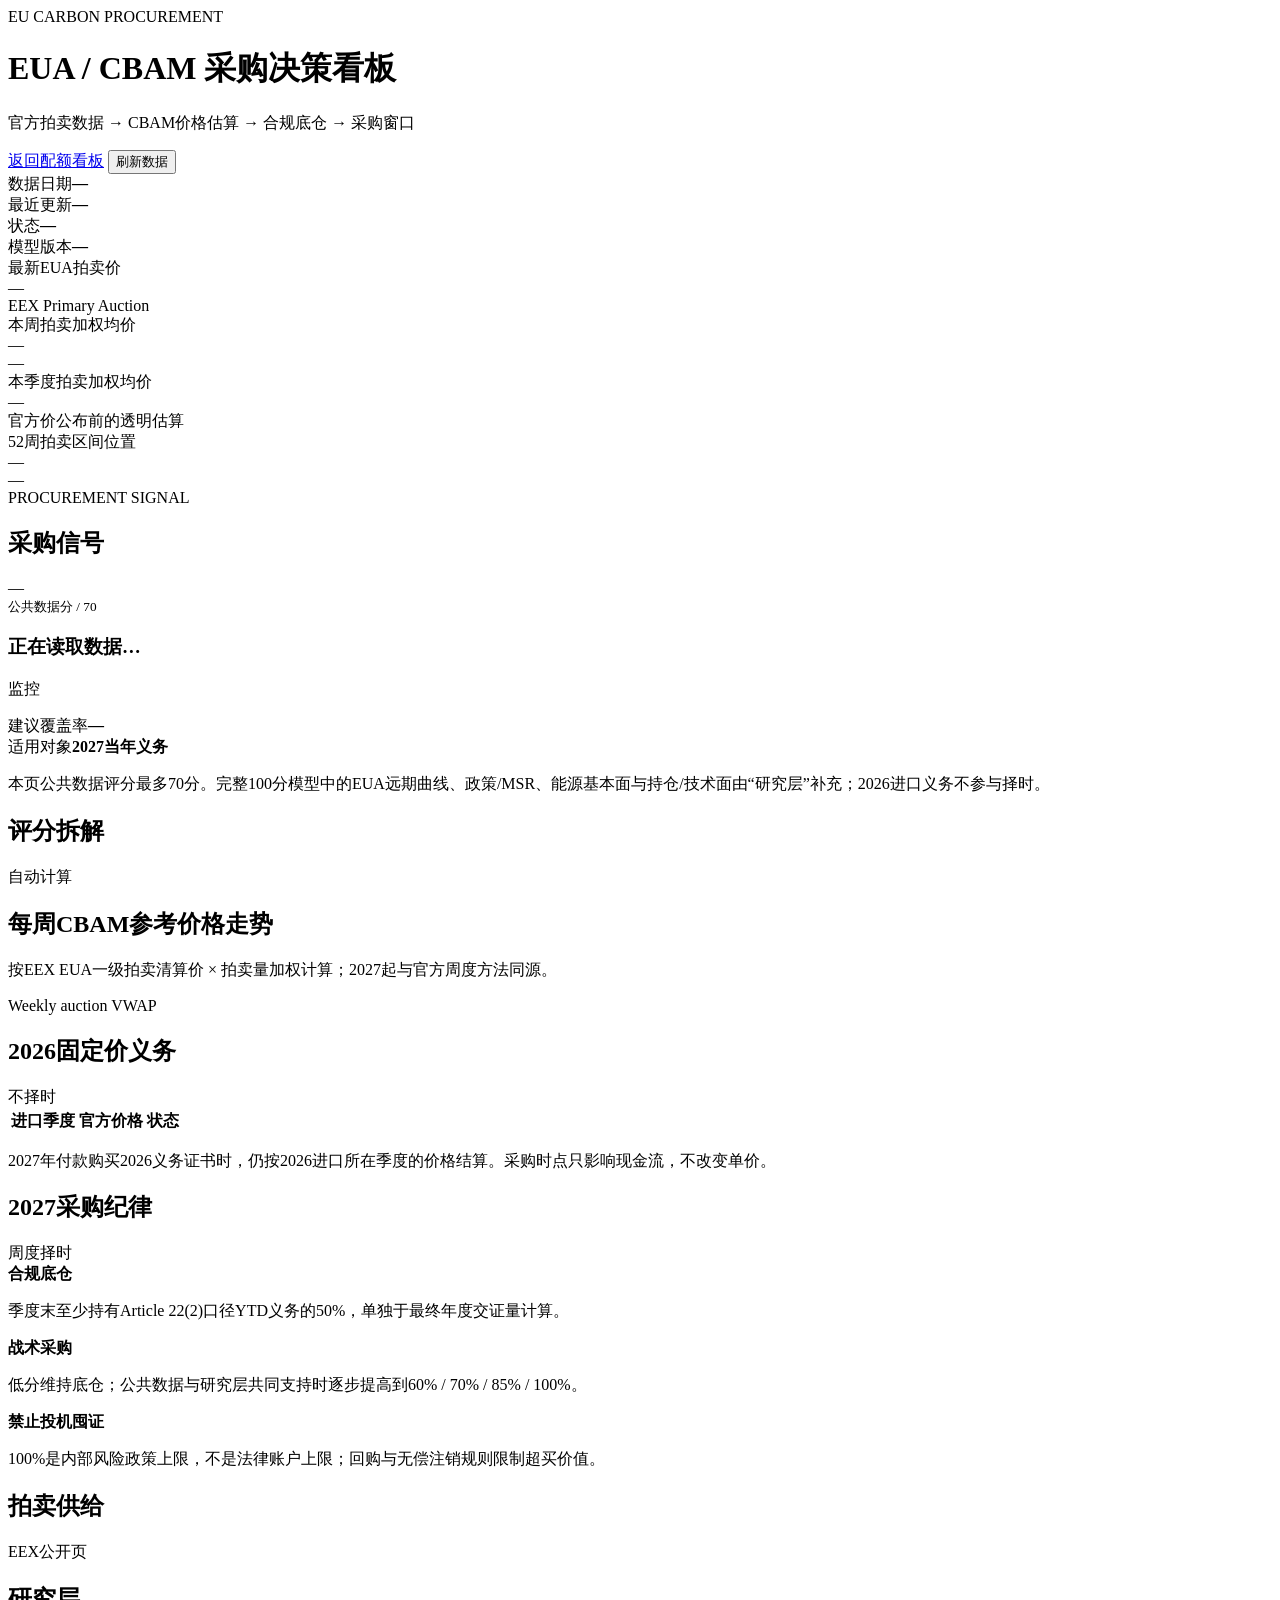
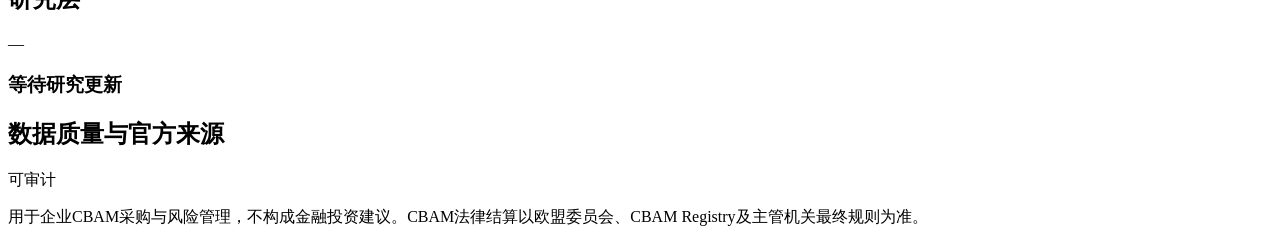
==== cbam/index.html @ 9a797bce "feat: add CBAM procurement dashboard shell" ====
<!doctype html>
<html lang="zh-CN">
<head>
  <meta charset="utf-8" />
  <meta name="viewport" content="width=device-width, initial-scale=1" />
  <meta name="color-scheme" content="light dark" />
  <title>EUA / CBAM 采购决策看板</title>
  <link rel="stylesheet" href="style.css" />
</head>
<body>
  <header class="topbar">
    <div>
      <div class="eyebrow">EU CARBON PROCUREMENT</div>
      <h1>EUA / CBAM 采购决策看板</h1>
      <p>官方拍卖数据 → CBAM价格估算 → 合规底仓 → 采购窗口</p>
    </div>
    <div class="header-actions">
      <a href="../" class="button ghost">返回配额看板</a>
      <button id="refreshBtn" class="button">刷新数据</button>
    </div>
  </header>

  <main>
    <section class="status-strip">
      <div><span>数据日期</span><strong id="dataDate">—</strong></div>
      <div><span>最近更新</span><strong id="checkedAt">—</strong></div>
      <div><span>状态</span><strong id="dataStatus">—</strong></div>
      <div><span>模型版本</span><strong id="modelVersion">—</strong></div>
    </section>

    <section class="grid kpis">
      <article class="card accent">
        <div class="label">最新EUA拍卖价</div>
        <div class="value" id="latestAuction">—</div>
        <div class="sub" id="latestAuctionDate">EEX Primary Auction</div>
      </article>
      <article class="card">
        <div class="label">本周拍卖加权均价</div>
        <div class="value" id="weeklyVwap">—</div>
        <div class="sub" id="weeklyAuctions">—</div>
      </article>
      <article class="card">
        <div class="label">本季度拍卖加权均价</div>
        <div class="value" id="quarterVwap">—</div>
        <div class="sub">官方价公布前的透明估算</div>
      </article>
      <article class="card">
        <div class="label">52周拍卖区间位置</div>
        <div class="value" id="rangePosition">—</div>
        <div class="sub" id="rangeText">—</div>
      </article>
    </section>

    <section class="grid two-col">
      <article class="card decision-card">
        <div class="section-head">
          <div>
            <div class="eyebrow">PROCUREMENT SIGNAL</div>
            <h2>采购信号</h2>
          </div>
          <div class="score-wrap">
            <div id="scoreGauge" class="score-gauge"><span id="totalScore">—</span></div>
            <small id="scoreScale">公共数据分 / 70</small>
          </div>
        </div>
        <h3 id="analysisHeadline">正在读取数据…</h3>
        <div id="stanceBadge" class="badge neutral">监控</div>
        <ul id="analysisBullets" class="analysis-list"></ul>
        <div class="coverage-box">
          <div><span>建议覆盖率</span><strong id="coverageTarget">—</strong></div>
          <div><span>适用对象</span><strong>2027当年义务</strong></div>
        </div>
        <p class="fineprint">本页公共数据评分最多70分。完整100分模型中的EUA远期曲线、政策/MSR、能源基本面与持仓/技术面由“研究层”补充；2026进口义务不参与择时。</p>
      </article>

      <article class="card">
        <div class="section-head"><h2>评分拆解</h2><span class="muted">自动计算</span></div>
        <div id="scoreComponents" class="score-components"></div>
      </article>
    </section>

    <section class="card chart-card">
      <div class="section-head">
        <div>
          <h2>每周CBAM参考价格走势</h2>
          <p class="muted">按EEX EUA一级拍卖清算价 × 拍卖量加权计算；2027起与官方周度方法同源。</p>
        </div>
        <div class="legend"><span class="dot"></span> Weekly auction VWAP</div>
      </div>
      <div id="weeklyChart" class="chart" aria-label="weekly CBAM reference price chart"></div>
    </section>

    <section class="grid two-col">
      <article class="card">
        <div class="section-head"><h2>2026固定价义务</h2><span class="badge fixed">不择时</span></div>
        <table>
          <thead><tr><th>进口季度</th><th>官方价格</th><th>状态</th></tr></thead>
          <tbody id="officialPrices"></tbody>
        </table>
        <p class="fineprint">2027年付款购买2026义务证书时，仍按2026进口所在季度的价格结算。采购时点只影响现金流，不改变单价。</p>
      </article>

      <article class="card">
        <div class="section-head"><h2>2027采购纪律</h2><span class="badge live">周度择时</span></div>
        <div class="rules">
          <div><strong>合规底仓</strong><p>季度末至少持有Article 22(2)口径YTD义务的50%，单独于最终年度交证量计算。</p></div>
          <div><strong>战术采购</strong><p>低分维持底仓；公共数据与研究层共同支持时逐步提高到60% / 70% / 85% / 100%。</p></div>
          <div><strong>禁止投机囤证</strong><p>100%是内部风险政策上限，不是法律账户上限；回购与无偿注销规则限制超买价值。</p></div>
        </div>
      </article>
    </section>

    <section class="grid two-col">
      <article class="card">
        <div class="section-head"><h2>拍卖供给</h2><span class="muted">EEX公开页</span></div>
        <div id="supplyCards" class="mini-grid"></div>
      </article>
      <article class="card">
        <div class="section-head"><h2>研究层</h2><span id="researchStatus" class="muted">—</span></div>
        <h3 id="researchHeadline">等待研究更新</h3>
        <div id="researchBody" class="research-body"></div>
      </article>
    </section>

    <section class="card">
      <div class="section-head"><h2>数据质量与官方来源</h2><span class="muted">可审计</span></div>
      <div id="errors" class="warnings"></div>
      <div id="sources" class="sources"></div>
    </section>
  </main>

  <footer>
    <p>用于企业CBAM采购与风险管理，不构成金融投资建议。CBAM法律结算以欧盟委员会、CBAM Registry及主管机关最终规则为准。</p>
  </footer>
  <script src="app.js"></script>
</body>
</html>
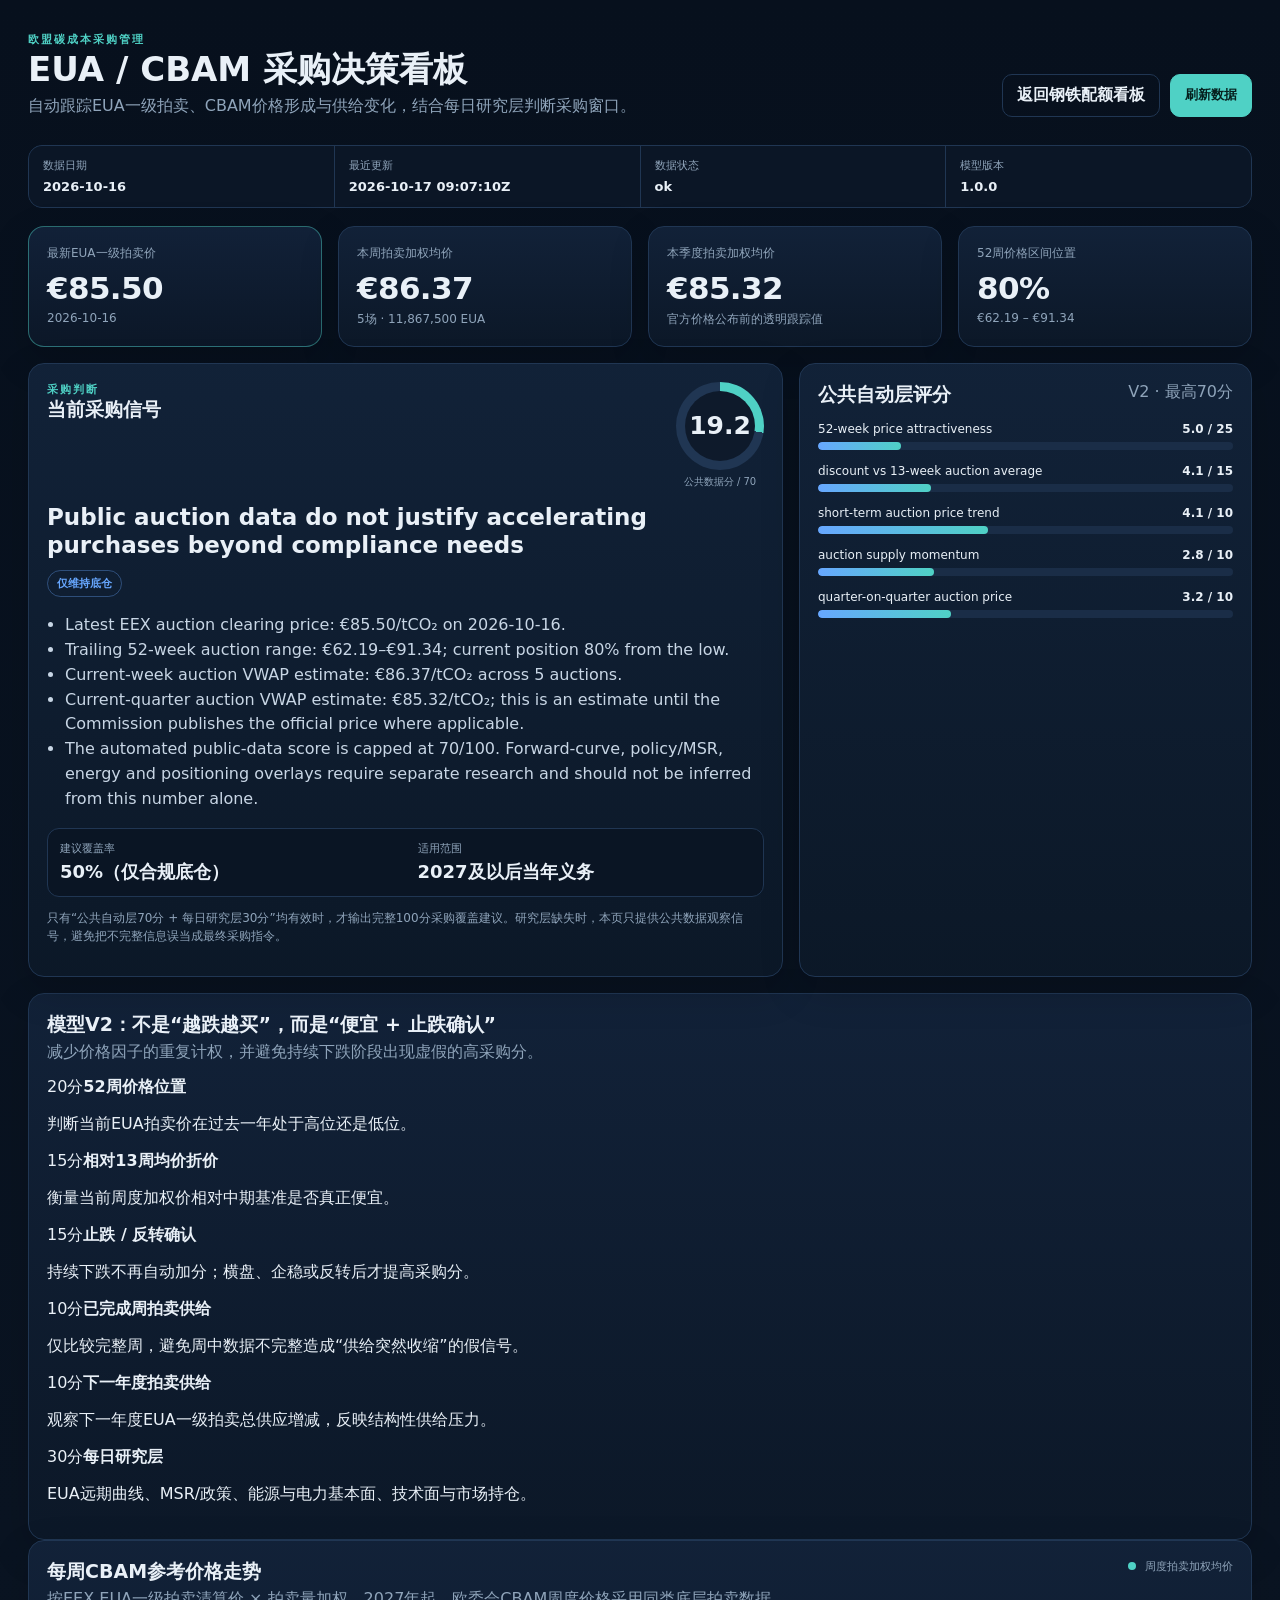
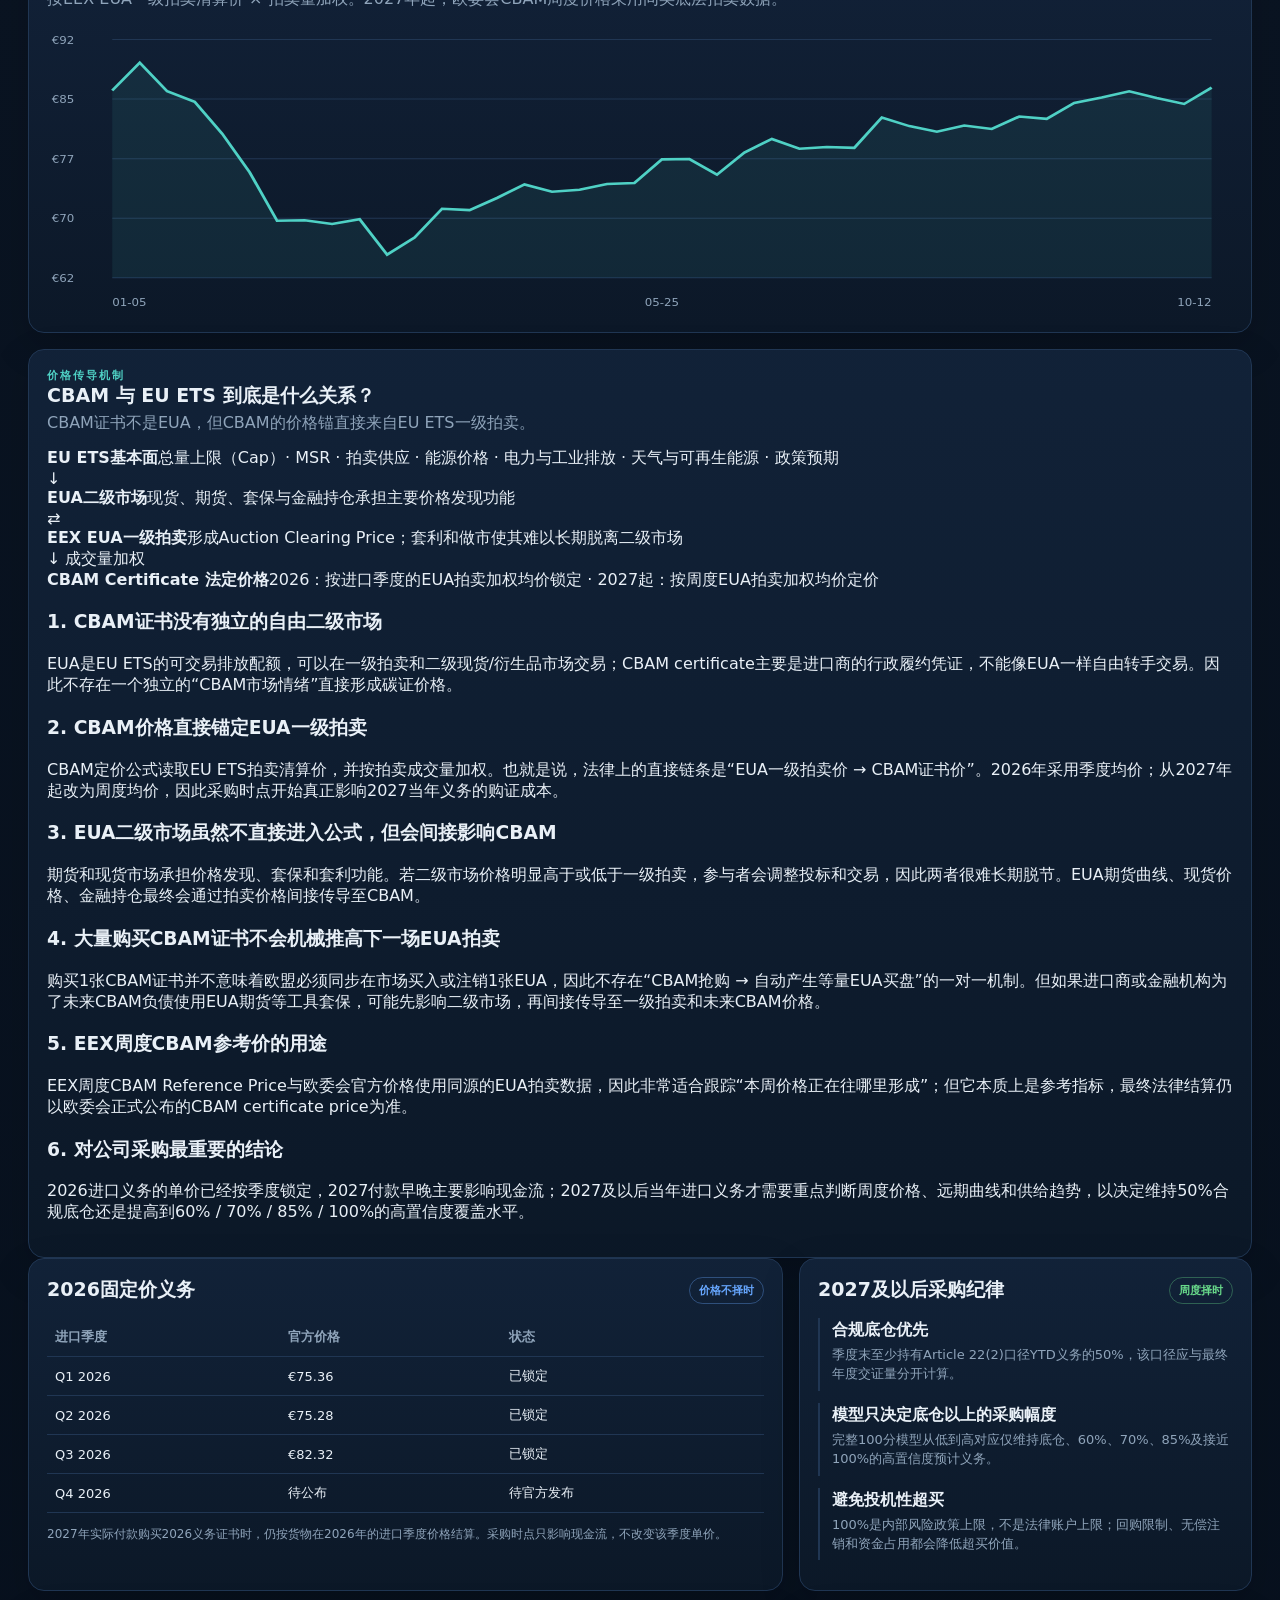
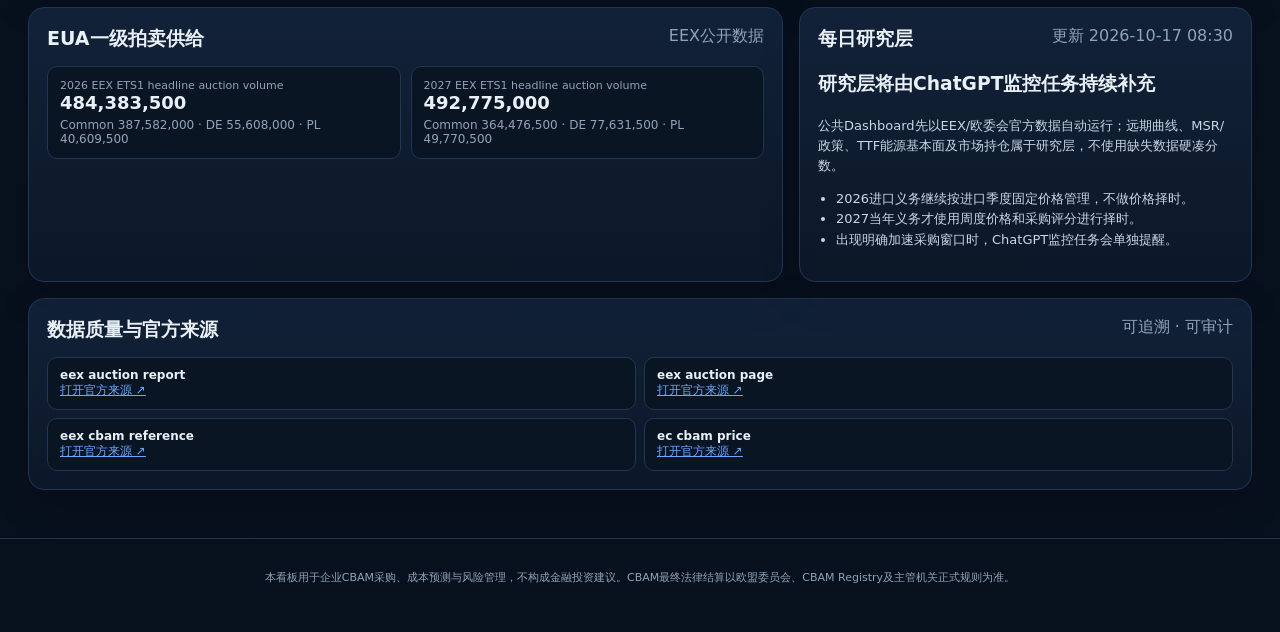
==== commit da401f9e: "feat: Chinese ivory CBAM dashboard and EU ETS explainer" ====
--- a/cbam/index.html
+++ b/cbam/index.html
@@ -3,19 +3,20 @@
 <head>
   <meta charset="utf-8" />
   <meta name="viewport" content="width=device-width, initial-scale=1" />
-  <meta name="color-scheme" content="light dark" />
+  <meta name="color-scheme" content="light" />
+  <meta name="theme-color" content="#f4efe3" />
   <title>EUA / CBAM 采购决策看板</title>
   <link rel="stylesheet" href="style.css" />
 </head>
 <body>
   <header class="topbar">
     <div>
-      <div class="eyebrow">EU CARBON PROCUREMENT</div>
+      <div class="eyebrow">欧盟碳成本采购管理</div>
       <h1>EUA / CBAM 采购决策看板</h1>
-      <p>官方拍卖数据 → CBAM价格估算 → 合规底仓 → 采购窗口</p>
+      <p>自动跟踪EUA一级拍卖、CBAM价格形成与供给变化，结合每日研究层判断采购窗口。</p>
     </div>
     <div class="header-actions">
-      <a href="../" class="button ghost">返回配额看板</a>
+      <a href="../" class="button ghost">返回钢铁配额看板</a>
       <button id="refreshBtn" class="button">刷新数据</button>
     </div>
   </header>
@@ -24,15 +25,15 @@
     <section class="status-strip">
       <div><span>数据日期</span><strong id="dataDate">—</strong></div>
       <div><span>最近更新</span><strong id="checkedAt">—</strong></div>
-      <div><span>状态</span><strong id="dataStatus">—</strong></div>
+      <div><span>数据状态</span><strong id="dataStatus">—</strong></div>
       <div><span>模型版本</span><strong id="modelVersion">—</strong></div>
     </section>
 
     <section class="grid kpis">
       <article class="card accent">
-        <div class="label">最新EUA拍卖价</div>
+        <div class="label">最新EUA一级拍卖价</div>
         <div class="value" id="latestAuction">—</div>
-        <div class="sub" id="latestAuctionDate">EEX Primary Auction</div>
+        <div class="sub" id="latestAuctionDate">EEX一级拍卖</div>
       </article>
       <article class="card">
         <div class="label">本周拍卖加权均价</div>
@@ -42,10 +43,10 @@
       <article class="card">
         <div class="label">本季度拍卖加权均价</div>
         <div class="value" id="quarterVwap">—</div>
-        <div class="sub">官方价公布前的透明估算</div>
-      </article>
-      <article class="card">
-        <div class="label">52周拍卖区间位置</div>
+        <div class="sub">官方价格公布前的透明跟踪值</div>
+      </article>
+      <article class="card">
+        <div class="label">52周价格区间位置</div>
         <div class="value" id="rangePosition">—</div>
         <div class="sub" id="rangeText">—</div>
       </article>
@@ -55,12 +56,12 @@
       <article class="card decision-card">
         <div class="section-head">
           <div>
-            <div class="eyebrow">PROCUREMENT SIGNAL</div>
-            <h2>采购信号</h2>
+            <div class="eyebrow">采购判断</div>
+            <h2>当前采购信号</h2>
           </div>
           <div class="score-wrap">
             <div id="scoreGauge" class="score-gauge"><span id="totalScore">—</span></div>
-            <small id="scoreScale">公共数据分 / 70</small>
+            <small id="scoreScale">公共自动层 / 70</small>
           </div>
         </div>
         <h3 id="analysisHeadline">正在读取数据…</h3>
@@ -68,69 +69,135 @@
         <ul id="analysisBullets" class="analysis-list"></ul>
         <div class="coverage-box">
           <div><span>建议覆盖率</span><strong id="coverageTarget">—</strong></div>
-          <div><span>适用对象</span><strong>2027当年义务</strong></div>
-        </div>
-        <p class="fineprint">本页公共数据评分最多70分。完整100分模型中的EUA远期曲线、政策/MSR、能源基本面与持仓/技术面由“研究层”补充；2026进口义务不参与择时。</p>
-      </article>
-
-      <article class="card">
-        <div class="section-head"><h2>评分拆解</h2><span class="muted">自动计算</span></div>
+          <div><span>适用范围</span><strong>2027及以后当年义务</strong></div>
+        </div>
+        <p class="fineprint">只有“公共自动层70分 + 每日研究层30分”均有效时，才输出完整100分采购覆盖建议。研究层缺失时，本页只提供公共数据观察信号，避免把不完整信息误当成最终采购指令。</p>
+      </article>
+
+      <article class="card">
+        <div class="section-head"><h2>公共自动层评分</h2><span class="muted">V2 · 最高70分</span></div>
         <div id="scoreComponents" class="score-components"></div>
       </article>
+    </section>
+
+    <section class="card model-card">
+      <div class="section-head">
+        <div>
+          <h2>模型V2：不是“越跌越买”，而是“便宜 + 止跌确认”</h2>
+          <p class="muted">减少价格因子的重复计权，并避免持续下跌阶段出现虚假的高采购分。</p>
+        </div>
+      </div>
+      <div class="model-grid">
+        <div><span>20分</span><strong>52周价格位置</strong><p>判断当前EUA拍卖价在过去一年处于高位还是低位。</p></div>
+        <div><span>15分</span><strong>相对13周均价折价</strong><p>衡量当前周度加权价相对中期基准是否真正便宜。</p></div>
+        <div><span>15分</span><strong>止跌 / 反转确认</strong><p>持续下跌不再自动加分；横盘、企稳或反转后才提高采购分。</p></div>
+        <div><span>10分</span><strong>已完成周拍卖供给</strong><p>仅比较完整周，避免周中数据不完整造成“供给突然收缩”的假信号。</p></div>
+        <div><span>10分</span><strong>下一年度拍卖供给</strong><p>观察下一年度EUA一级拍卖总供应增减，反映结构性供给压力。</p></div>
+        <div class="research-tile"><span>30分</span><strong>每日研究层</strong><p>EUA远期曲线、MSR/政策、能源与电力基本面、技术面与市场持仓。</p></div>
+      </div>
     </section>
 
     <section class="card chart-card">
       <div class="section-head">
         <div>
           <h2>每周CBAM参考价格走势</h2>
-          <p class="muted">按EEX EUA一级拍卖清算价 × 拍卖量加权计算；2027起与官方周度方法同源。</p>
-        </div>
-        <div class="legend"><span class="dot"></span> Weekly auction VWAP</div>
-      </div>
-      <div id="weeklyChart" class="chart" aria-label="weekly CBAM reference price chart"></div>
+          <p class="muted">按EEX EUA一级拍卖清算价 × 拍卖量加权。2027年起，欧委会CBAM周度价格采用同类底层拍卖数据。</p>
+        </div>
+        <div class="legend"><span class="dot"></span> 周度拍卖加权均价</div>
+      </div>
+      <div id="weeklyChart" class="chart" aria-label="CBAM周度参考价格走势图"></div>
+    </section>
+
+    <section class="card relationship-card">
+      <div class="section-head">
+        <div>
+          <div class="eyebrow">价格传导机制</div>
+          <h2>CBAM 与 EU ETS 到底是什么关系？</h2>
+          <p class="muted">CBAM证书不是EUA，但CBAM的价格锚直接来自EU ETS一级拍卖。</p>
+        </div>
+      </div>
+
+      <div class="flow">
+        <div class="flow-box"><strong>EU ETS基本面</strong><span>总量上限（Cap）· MSR · 拍卖供应 · 能源价格 · 电力与工业排放 · 天气与可再生能源 · 政策预期</span></div>
+        <div class="arrow">↓</div>
+        <div class="flow-row">
+          <div class="flow-box"><strong>EUA二级市场</strong><span>现货、期货、套保与金融持仓承担主要价格发现功能</span></div>
+          <div class="double-arrow">⇄</div>
+          <div class="flow-box"><strong>EEX EUA一级拍卖</strong><span>形成Auction Clearing Price；套利和做市使其难以长期脱离二级市场</span></div>
+        </div>
+        <div class="arrow">↓ 成交量加权</div>
+        <div class="flow-box highlight"><strong>CBAM Certificate 法定价格</strong><span>2026：按进口季度的EUA拍卖加权均价锁定 · 2027起：按周度EUA拍卖加权均价定价</span></div>
+      </div>
+
+      <div class="explain-grid">
+        <div>
+          <h3>1. CBAM证书没有独立的自由二级市场</h3>
+          <p>EUA是EU ETS的可交易排放配额，可以在一级拍卖和二级现货/衍生品市场交易；CBAM certificate主要是进口商的行政履约凭证，不能像EUA一样自由转手交易。因此不存在一个独立的“CBAM市场情绪”直接形成碳证价格。</p>
+        </div>
+        <div>
+          <h3>2. CBAM价格直接锚定EUA一级拍卖</h3>
+          <p>CBAM定价公式读取EU ETS拍卖清算价，并按拍卖成交量加权。也就是说，法律上的直接链条是“EUA一级拍卖价 → CBAM证书价”。2026年采用季度均价；从2027年起改为周度均价，因此采购时点开始真正影响2027当年义务的购证成本。</p>
+        </div>
+        <div>
+          <h3>3. EUA二级市场虽然不直接进入公式，但会间接影响CBAM</h3>
+          <p>期货和现货市场承担价格发现、套保和套利功能。若二级市场价格明显高于或低于一级拍卖，参与者会调整投标和交易，因此两者很难长期脱节。EUA期货曲线、现货价格、金融持仓最终会通过拍卖价格间接传导至CBAM。</p>
+        </div>
+        <div>
+          <h3>4. 大量购买CBAM证书不会机械推高下一场EUA拍卖</h3>
+          <p>购买1张CBAM证书并不意味着欧盟必须同步在市场买入或注销1张EUA，因此不存在“CBAM抢购 → 自动产生等量EUA买盘”的一对一机制。但如果进口商或金融机构为了未来CBAM负债使用EUA期货等工具套保，可能先影响二级市场，再间接传导至一级拍卖和未来CBAM价格。</p>
+        </div>
+        <div>
+          <h3>5. EEX周度CBAM参考价的用途</h3>
+          <p>EEX周度CBAM Reference Price与欧委会官方价格使用同源的EUA拍卖数据，因此非常适合跟踪“本周价格正在往哪里形成”；但它本质上是参考指标，最终法律结算仍以欧委会正式公布的CBAM certificate price为准。</p>
+        </div>
+        <div>
+          <h3>6. 对公司采购最重要的结论</h3>
+          <p>2026进口义务的单价已经按季度锁定，2027付款早晚主要影响现金流；2027及以后当年进口义务才需要重点判断周度价格、远期曲线和供给趋势，以决定维持50%合规底仓还是提高到60% / 70% / 85% / 100%的高置信度覆盖水平。</p>
+        </div>
+      </div>
     </section>
 
     <section class="grid two-col">
       <article class="card">
-        <div class="section-head"><h2>2026固定价义务</h2><span class="badge fixed">不择时</span></div>
+        <div class="section-head"><h2>2026固定价义务</h2><span class="badge fixed">价格不择时</span></div>
         <table>
           <thead><tr><th>进口季度</th><th>官方价格</th><th>状态</th></tr></thead>
           <tbody id="officialPrices"></tbody>
         </table>
-        <p class="fineprint">2027年付款购买2026义务证书时，仍按2026进口所在季度的价格结算。采购时点只影响现金流，不改变单价。</p>
-      </article>
-
-      <article class="card">
-        <div class="section-head"><h2>2027采购纪律</h2><span class="badge live">周度择时</span></div>
+        <p class="fineprint">2027年实际付款购买2026义务证书时，仍按货物在2026年的进口季度价格结算。采购时点只影响现金流，不改变该季度单价。</p>
+      </article>
+
+      <article class="card">
+        <div class="section-head"><h2>2027及以后采购纪律</h2><span class="badge live">周度择时</span></div>
         <div class="rules">
-          <div><strong>合规底仓</strong><p>季度末至少持有Article 22(2)口径YTD义务的50%，单独于最终年度交证量计算。</p></div>
-          <div><strong>战术采购</strong><p>低分维持底仓；公共数据与研究层共同支持时逐步提高到60% / 70% / 85% / 100%。</p></div>
-          <div><strong>禁止投机囤证</strong><p>100%是内部风险政策上限，不是法律账户上限；回购与无偿注销规则限制超买价值。</p></div>
+          <div><strong>合规底仓优先</strong><p>季度末至少持有Article 22(2)口径YTD义务的50%，该口径应与最终年度交证量分开计算。</p></div>
+          <div><strong>模型只决定底仓以上的采购幅度</strong><p>完整100分模型从低到高对应仅维持底仓、60%、70%、85%及接近100%的高置信度预计义务。</p></div>
+          <div><strong>避免投机性超买</strong><p>100%是内部风险政策上限，不是法律账户上限；回购限制、无偿注销和资金占用都会降低超买价值。</p></div>
         </div>
       </article>
     </section>
 
     <section class="grid two-col">
       <article class="card">
-        <div class="section-head"><h2>拍卖供给</h2><span class="muted">EEX公开页</span></div>
+        <div class="section-head"><h2>EUA一级拍卖供给</h2><span class="muted">EEX公开数据</span></div>
         <div id="supplyCards" class="mini-grid"></div>
       </article>
       <article class="card">
-        <div class="section-head"><h2>研究层</h2><span id="researchStatus" class="muted">—</span></div>
+        <div class="section-head"><h2>每日研究层</h2><span id="researchStatus" class="muted">—</span></div>
         <h3 id="researchHeadline">等待研究更新</h3>
         <div id="researchBody" class="research-body"></div>
       </article>
     </section>
 
     <section class="card">
-      <div class="section-head"><h2>数据质量与官方来源</h2><span class="muted">可审计</span></div>
+      <div class="section-head"><h2>数据质量与官方来源</h2><span class="muted">可追溯 · 可审计</span></div>
       <div id="errors" class="warnings"></div>
       <div id="sources" class="sources"></div>
     </section>
   </main>
 
   <footer>
-    <p>用于企业CBAM采购与风险管理，不构成金融投资建议。CBAM法律结算以欧盟委员会、CBAM Registry及主管机关最终规则为准。</p>
+    <p>本看板用于企业CBAM采购、成本预测与风险管理，不构成金融投资建议。CBAM最终法律结算以欧盟委员会、CBAM Registry及主管机关正式规则为准。</p>
   </footer>
   <script src="app.js"></script>
 </body>
--- a/cbam/style.css
+++ b/cbam/style.css
@@ -0,0 +1,9 @@
+:root{
+  --bg:#08111f;--panel:#0e1a2b;--panel2:#122239;--text:#e9f0f7;--muted:#8fa4ba;
+  --line:#203653;--accent:#4fd1c5;--accent2:#67a7ff;--warn:#ffcc66;--danger:#ff7a7a;--good:#69db8b;
+}
+*{box-sizing:border-box} body{margin:0;background:linear-gradient(180deg,#07101d,#0a1422 40%,#07101d);color:var(--text);font-family:Inter,ui-sans-serif,system-ui,-apple-system,BlinkMacSystemFont,"Segoe UI",sans-serif}
+a{color:var(--accent2)} .topbar{max-width:1280px;margin:auto;padding:32px 28px 20px;display:flex;justify-content:space-between;gap:24px;align-items:end}.topbar h1{font-size:34px;line-height:1.05;margin:5px 0 8px}.topbar p{margin:0;color:var(--muted)}.eyebrow{font-size:11px;letter-spacing:.18em;color:var(--accent);font-weight:800}.header-actions{display:flex;gap:10px;flex-wrap:wrap}.button{border:1px solid var(--accent);background:var(--accent);color:#06201e;border-radius:10px;padding:10px 14px;font-weight:750;cursor:pointer;text-decoration:none}.button.ghost{background:transparent;color:var(--text);border-color:var(--line)}
+main{max-width:1280px;margin:auto;padding:0 28px 48px}.status-strip{display:grid;grid-template-columns:repeat(4,1fr);gap:1px;background:var(--line);border:1px solid var(--line);border-radius:14px;overflow:hidden;margin:8px 0 18px}.status-strip div{background:#0b1626;padding:12px 14px}.status-strip span{display:block;font-size:11px;color:var(--muted);margin-bottom:3px}.status-strip strong{font-size:13px}.grid{display:grid;gap:16px}.kpis{grid-template-columns:repeat(4,1fr);margin-bottom:16px}.two-col{grid-template-columns:1.25fr .75fr;margin-bottom:16px}.card{background:linear-gradient(180deg,rgba(18,34,57,.96),rgba(12,24,40,.96));border:1px solid var(--line);border-radius:16px;padding:18px;box-shadow:0 14px 40px rgba(0,0,0,.16)}.card.accent{border-color:rgba(79,209,197,.45)}.label{color:var(--muted);font-size:12px}.value{font-size:31px;font-weight:800;margin-top:8px;letter-spacing:-.02em}.sub{color:var(--muted);font-size:12px;margin-top:5px}.section-head{display:flex;align-items:flex-start;justify-content:space-between;gap:15px;margin-bottom:14px}.section-head h2{margin:0;font-size:19px}.section-head p{margin:4px 0 0}.muted,.fineprint{color:var(--muted)}.fineprint{font-size:12px;line-height:1.55}.decision-card h3{font-size:23px;line-height:1.25;margin:10px 0}.score-wrap{text-align:center}.score-gauge{width:88px;height:88px;border-radius:50%;display:grid;place-items:center;background:conic-gradient(var(--accent) 0deg,#203653 0deg);position:relative}.score-gauge:after{content:"";position:absolute;inset:9px;background:var(--panel);border-radius:50%}.score-gauge span{z-index:1;font-size:25px;font-weight:850}.score-wrap small{display:block;color:var(--muted);font-size:10px;margin-top:5px}.badge{display:inline-flex;padding:5px 9px;border-radius:999px;font-size:11px;font-weight:800;border:1px solid var(--line)}.badge.neutral{color:var(--warn)}.badge.buy,.badge.live{color:var(--good);border-color:rgba(105,219,139,.35)}.badge.wait,.badge.fixed{color:var(--accent2);border-color:rgba(103,167,255,.35)}.analysis-list{padding-left:18px;color:#c8d6e5;line-height:1.55}.coverage-box{display:grid;grid-template-columns:1fr 1fr;background:#0a1524;border:1px solid var(--line);border-radius:12px;overflow:hidden;margin-top:14px}.coverage-box div{padding:12px}.coverage-box span{display:block;color:var(--muted);font-size:11px}.coverage-box strong{display:block;margin-top:4px;font-size:18px}.score-row{margin-bottom:14px}.score-label{display:flex;justify-content:space-between;font-size:12px;margin-bottom:6px}.bar{height:8px;background:#1a2d47;border-radius:99px;overflow:hidden}.bar span{display:block;height:100%;background:linear-gradient(90deg,var(--accent2),var(--accent));border-radius:99px}.chart-card{margin-bottom:16px}.chart{height:290px;position:relative}.chart svg{width:100%;height:100%;display:block}.axis-label{font-size:10px;fill:var(--muted)}.chart-line{fill:none;stroke:var(--accent);stroke-width:2.5}.chart-area{fill:rgba(79,209,197,.08)}.grid-line{stroke:#203653;stroke-width:1}.legend{font-size:11px;color:var(--muted)}.dot{display:inline-block;width:8px;height:8px;border-radius:50%;background:var(--accent);margin-right:6px}table{width:100%;border-collapse:collapse;font-size:13px}th,td{text-align:left;padding:10px 8px;border-bottom:1px solid var(--line)}th{color:var(--muted);font-weight:650}.rules>div{border-left:2px solid var(--line);padding:2px 0 2px 12px;margin:12px 0}.rules p{color:var(--muted);margin:5px 0;line-height:1.45;font-size:13px}.mini-grid{display:grid;grid-template-columns:repeat(2,1fr);gap:10px}.mini{background:#0a1524;border:1px solid var(--line);border-radius:10px;padding:12px}.mini span{display:block;color:var(--muted);font-size:11px}.mini strong{font-size:18px}.sources{display:grid;grid-template-columns:repeat(2,1fr);gap:8px}.source{padding:10px 12px;border:1px solid var(--line);border-radius:10px;background:#0a1524;font-size:12px}.warnings{margin-bottom:10px}.warning{padding:8px 10px;border-radius:8px;background:rgba(255,204,102,.08);color:#ffd88b;font-size:12px;margin:6px 0}.research-body{color:#c8d6e5;font-size:13px;line-height:1.55}.research-body ul{padding-left:18px}footer{border-top:1px solid var(--line);color:var(--muted);font-size:11px;text-align:center;padding:20px 28px 36px}
+@media(max-width:900px){.topbar{align-items:flex-start;flex-direction:column}.kpis{grid-template-columns:repeat(2,1fr)}.two-col{grid-template-columns:1fr}.status-strip{grid-template-columns:repeat(2,1fr)}.sources{grid-template-columns:1fr}}
+@media(max-width:560px){main,.topbar{padding-left:14px;padding-right:14px}.kpis{grid-template-columns:1fr}.topbar h1{font-size:28px}.status-strip{grid-template-columns:1fr 1fr}.chart{height:220px}.mini-grid{grid-template-columns:1fr}}
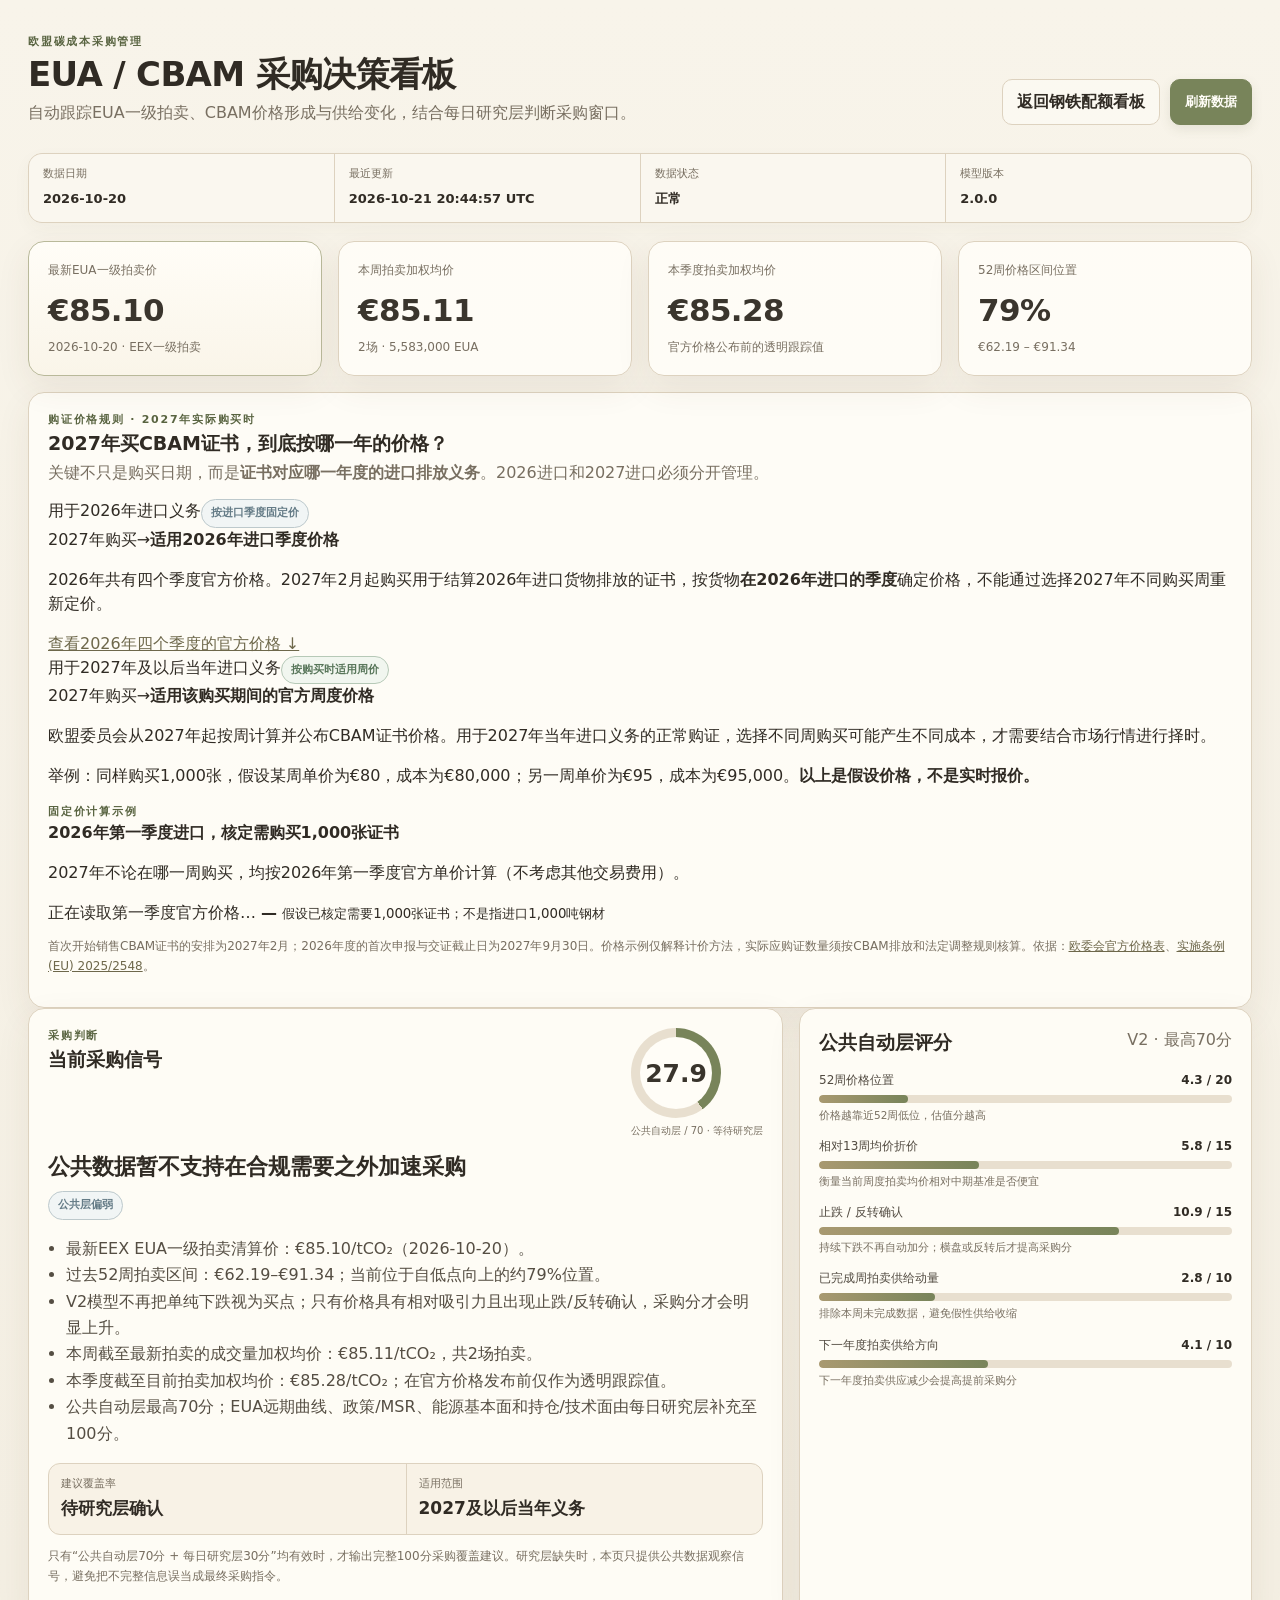
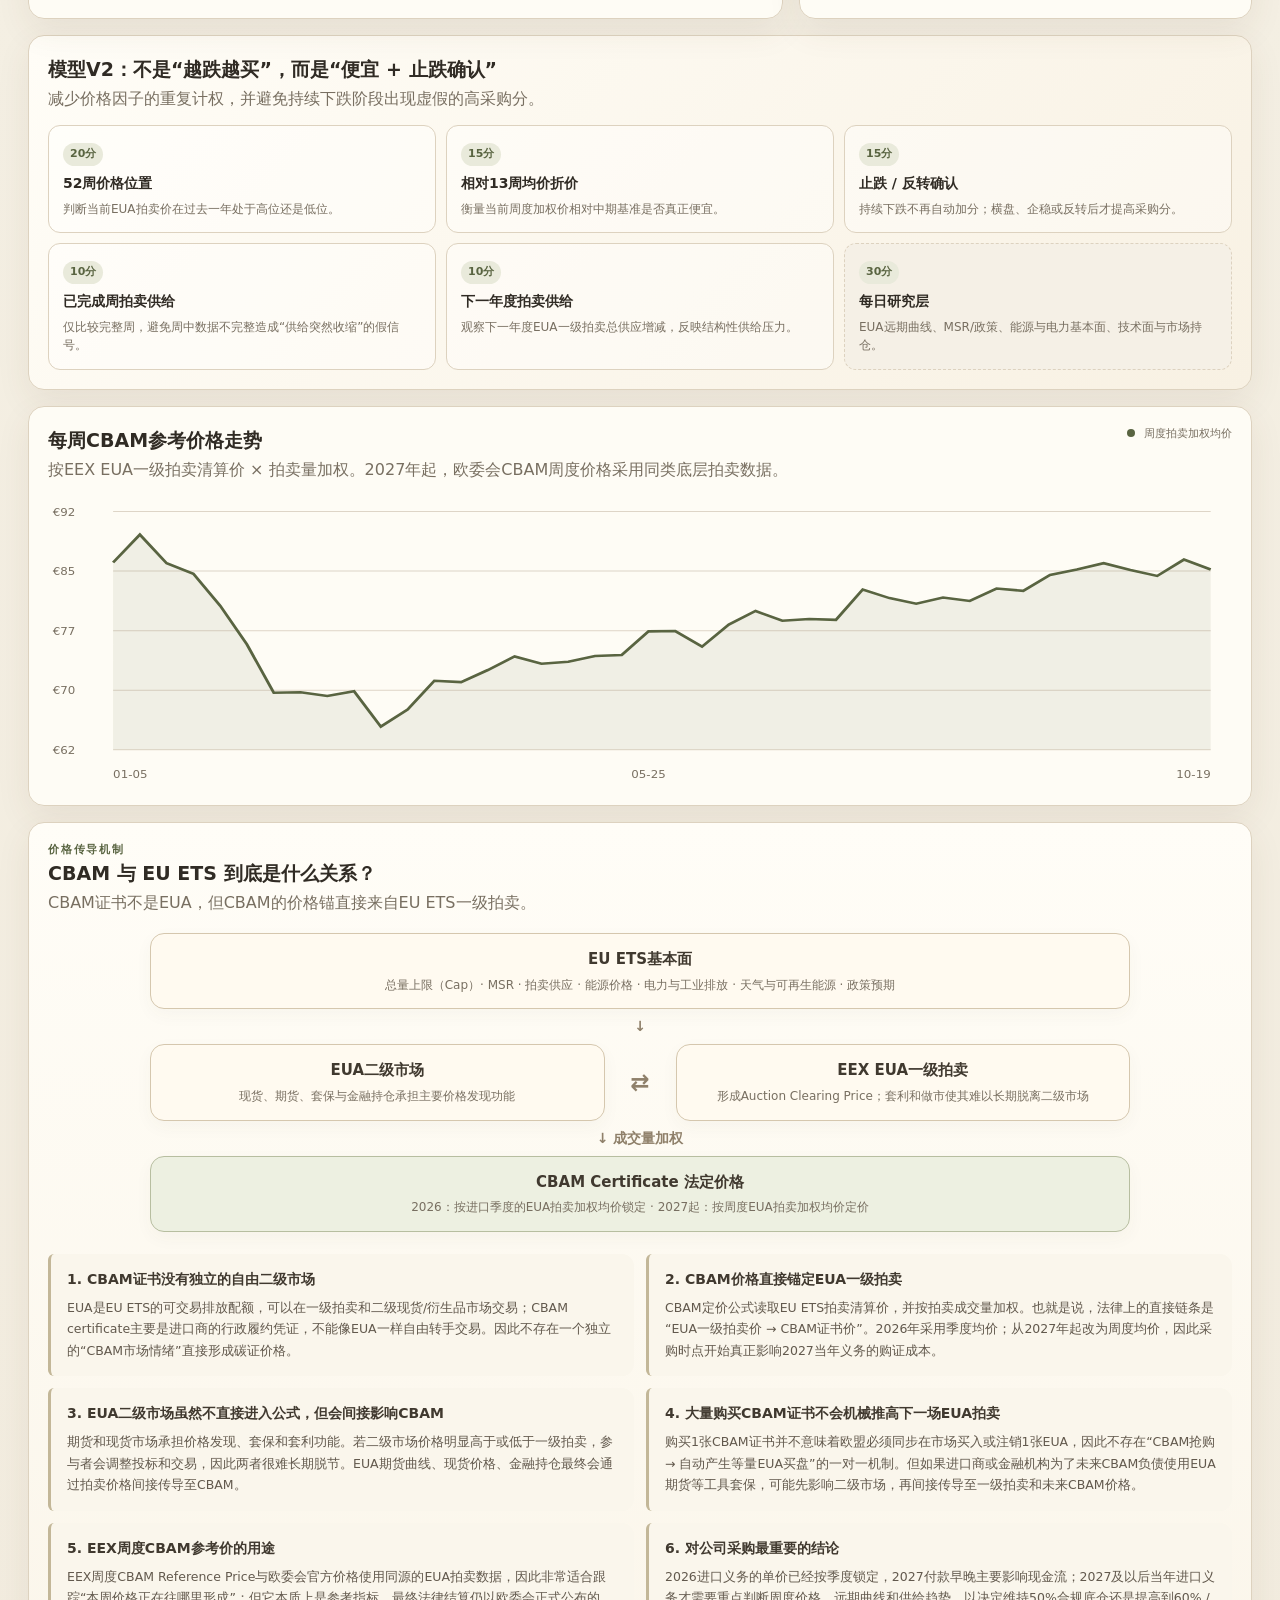
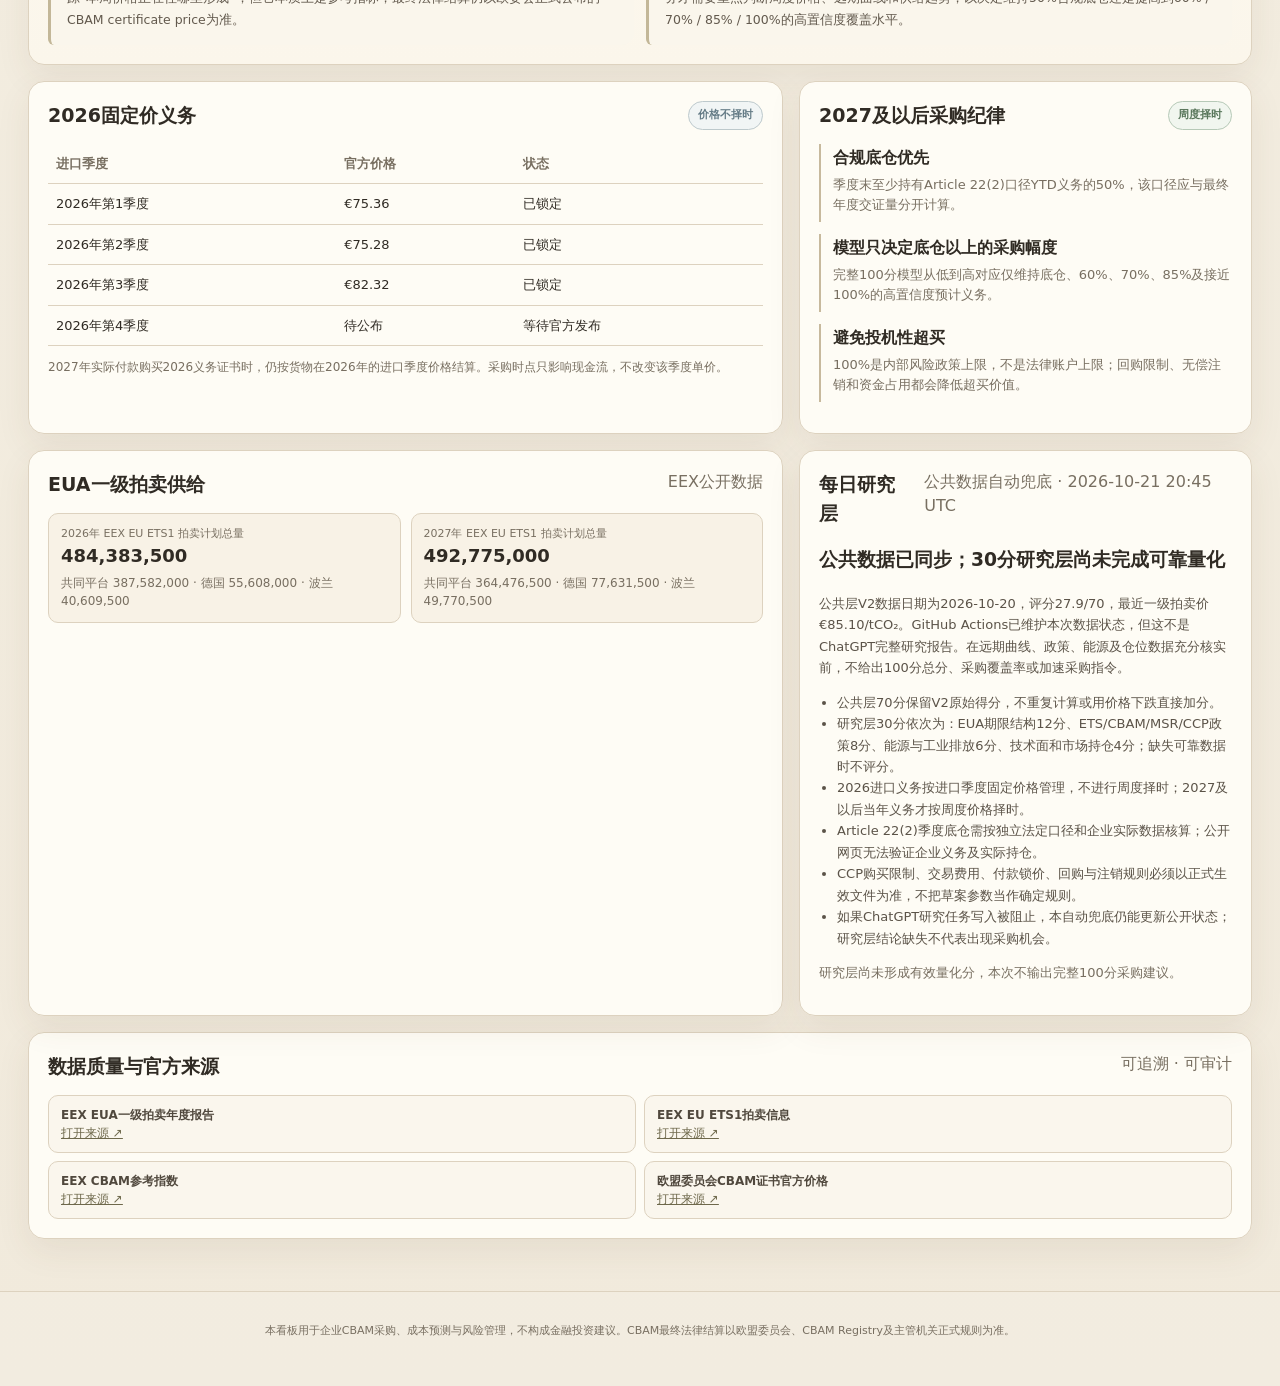
==== commit 963c3969: "feat(cbam): explain 2026 quarter-priced vs 2027 weekly-priced certificate purchases" ====
--- a/cbam/index.html
+++ b/cbam/index.html
@@ -52,6 +52,43 @@
       </article>
     </section>
 
+    <section class="card price-bucket-guide" id="pricing-rules" aria-labelledby="pricingRulesTitle">
+      <div class="section-head">
+        <div>
+          <div class="eyebrow">购证价格规则 · 2027年实际购买时</div>
+          <h2 id="pricingRulesTitle">2027年买CBAM证书，到底按哪一年的价格？</h2>
+          <p class="muted">关键不只是购买日期，而是<strong>证书对应哪一年度的进口排放义务</strong>。2026进口和2027进口必须分开管理。</p>
+        </div>
+      </div>
+      <div class="bucket-grid">
+        <article class="bucket-tile fixed-bucket">
+          <div class="bucket-top"><span class="bucket-year">用于2026年进口义务</span><span class="badge fixed">按进口季度固定价</span></div>
+          <div class="bucket-equation"><span>2027年购买</span><span aria-hidden="true">→</span><strong>适用2026年进口季度价格</strong></div>
+          <p>2026年共有四个季度官方价格。2027年2月起购买用于结算2026年进口货物排放的证书，按货物<strong>在2026年进口的季度</strong>确定价格，不能通过选择2027年不同购买周重新定价。</p>
+          <a class="bucket-link" href="#official-2026-prices">查看2026年四个季度的官方价格 ↓</a>
+        </article>
+        <article class="bucket-tile weekly-bucket">
+          <div class="bucket-top"><span class="bucket-year">用于2027年及以后当年进口义务</span><span class="badge live">按购买时适用周价</span></div>
+          <div class="bucket-equation"><span>2027年购买</span><span aria-hidden="true">→</span><strong>适用该购买期间的官方周度价格</strong></div>
+          <p>欧盟委员会从2027年起按周计算并公布CBAM证书价格。用于2027年当年进口义务的正常购证，选择不同周购买可能产生不同成本，才需要结合市场行情进行择时。</p>
+          <p class="bucket-small">举例：同样购买1,000张，假设某周单价为€80，成本为€80,000；另一周单价为€95，成本为€95,000。<strong>以上是假设价格，不是实时报价。</strong></p>
+        </article>
+      </div>
+      <div class="bucket-example">
+        <div>
+          <div class="eyebrow">固定价计算示例</div>
+          <strong>2026年第一季度进口，核定需购买1,000张证书</strong>
+          <p>2027年不论在哪一周购买，均按2026年第一季度官方单价计算（不考虑其他交易费用）。</p>
+        </div>
+        <div class="bucket-example-result">
+          <span id="example2026Price">正在读取第一季度官方价格…</span>
+          <strong id="example2026Cost">—</strong>
+          <small>假设已核定需要1,000张证书；不是指进口1,000吨钢材</small>
+        </div>
+      </div>
+      <p class="fineprint bucket-guide-footnote">首次开始销售CBAM证书的安排为2027年2月；2026年度的首次申报与交证截止日为2027年9月30日。价格示例仅解释计价方法，实际应购证数量须按CBAM排放和法定调整规则核算。依据：<a href="https://taxation-customs.ec.europa.eu/carbon-border-adjustment-mechanism/price-cbam-certificates_en" target="_blank" rel="noopener noreferrer">欧委会官方价格表</a>、<a href="https://eur-lex.europa.eu/eli/reg_impl/2025/2548/oj/eng" target="_blank" rel="noopener noreferrer">实施条例(EU) 2025/2548</a>。</p>
+    </section>
+
     <section class="grid two-col">
       <article class="card decision-card">
         <div class="section-head">
@@ -158,7 +195,7 @@
     </section>
 
     <section class="grid two-col">
-      <article class="card">
+      <article class="card" id="official-2026-prices">
         <div class="section-head"><h2>2026固定价义务</h2><span class="badge fixed">价格不择时</span></div>
         <table>
           <thead><tr><th>进口季度</th><th>官方价格</th><th>状态</th></tr></thead>
--- a/cbam/style.css
+++ b/cbam/style.css
@@ -1,9 +1,122 @@
 :root{
-  --bg:#08111f;--panel:#0e1a2b;--panel2:#122239;--text:#e9f0f7;--muted:#8fa4ba;
-  --line:#203653;--accent:#4fd1c5;--accent2:#67a7ff;--warn:#ffcc66;--danger:#ff7a7a;--good:#69db8b;
+  --bg:#f4efe3;
+  --bg2:#eee6d7;
+  --panel:#fffdf7;
+  --panel2:#f8f3e8;
+  --text:#302b24;
+  --muted:#786f61;
+  --line:#ddd2bf;
+  --track:#e8dfcf;
+  --accent:#78845a;
+  --accent-dark:#596441;
+  --accent2:#9a7448;
+  --warn:#ad772c;
+  --danger:#a65448;
+  --good:#58765a;
+  --blue:#647b86;
+  --shadow:0 12px 34px rgba(83,67,43,.08);
 }
-*{box-sizing:border-box} body{margin:0;background:linear-gradient(180deg,#07101d,#0a1422 40%,#07101d);color:var(--text);font-family:Inter,ui-sans-serif,system-ui,-apple-system,BlinkMacSystemFont,"Segoe UI",sans-serif}
-a{color:var(--accent2)} .topbar{max-width:1280px;margin:auto;padding:32px 28px 20px;display:flex;justify-content:space-between;gap:24px;align-items:end}.topbar h1{font-size:34px;line-height:1.05;margin:5px 0 8px}.topbar p{margin:0;color:var(--muted)}.eyebrow{font-size:11px;letter-spacing:.18em;color:var(--accent);font-weight:800}.header-actions{display:flex;gap:10px;flex-wrap:wrap}.button{border:1px solid var(--accent);background:var(--accent);color:#06201e;border-radius:10px;padding:10px 14px;font-weight:750;cursor:pointer;text-decoration:none}.button.ghost{background:transparent;color:var(--text);border-color:var(--line)}
-main{max-width:1280px;margin:auto;padding:0 28px 48px}.status-strip{display:grid;grid-template-columns:repeat(4,1fr);gap:1px;background:var(--line);border:1px solid var(--line);border-radius:14px;overflow:hidden;margin:8px 0 18px}.status-strip div{background:#0b1626;padding:12px 14px}.status-strip span{display:block;font-size:11px;color:var(--muted);margin-bottom:3px}.status-strip strong{font-size:13px}.grid{display:grid;gap:16px}.kpis{grid-template-columns:repeat(4,1fr);margin-bottom:16px}.two-col{grid-template-columns:1.25fr .75fr;margin-bottom:16px}.card{background:linear-gradient(180deg,rgba(18,34,57,.96),rgba(12,24,40,.96));border:1px solid var(--line);border-radius:16px;padding:18px;box-shadow:0 14px 40px rgba(0,0,0,.16)}.card.accent{border-color:rgba(79,209,197,.45)}.label{color:var(--muted);font-size:12px}.value{font-size:31px;font-weight:800;margin-top:8px;letter-spacing:-.02em}.sub{color:var(--muted);font-size:12px;margin-top:5px}.section-head{display:flex;align-items:flex-start;justify-content:space-between;gap:15px;margin-bottom:14px}.section-head h2{margin:0;font-size:19px}.section-head p{margin:4px 0 0}.muted,.fineprint{color:var(--muted)}.fineprint{font-size:12px;line-height:1.55}.decision-card h3{font-size:23px;line-height:1.25;margin:10px 0}.score-wrap{text-align:center}.score-gauge{width:88px;height:88px;border-radius:50%;display:grid;place-items:center;background:conic-gradient(var(--accent) 0deg,#203653 0deg);position:relative}.score-gauge:after{content:"";position:absolute;inset:9px;background:var(--panel);border-radius:50%}.score-gauge span{z-index:1;font-size:25px;font-weight:850}.score-wrap small{display:block;color:var(--muted);font-size:10px;margin-top:5px}.badge{display:inline-flex;padding:5px 9px;border-radius:999px;font-size:11px;font-weight:800;border:1px solid var(--line)}.badge.neutral{color:var(--warn)}.badge.buy,.badge.live{color:var(--good);border-color:rgba(105,219,139,.35)}.badge.wait,.badge.fixed{color:var(--accent2);border-color:rgba(103,167,255,.35)}.analysis-list{padding-left:18px;color:#c8d6e5;line-height:1.55}.coverage-box{display:grid;grid-template-columns:1fr 1fr;background:#0a1524;border:1px solid var(--line);border-radius:12px;overflow:hidden;margin-top:14px}.coverage-box div{padding:12px}.coverage-box span{display:block;color:var(--muted);font-size:11px}.coverage-box strong{display:block;margin-top:4px;font-size:18px}.score-row{margin-bottom:14px}.score-label{display:flex;justify-content:space-between;font-size:12px;margin-bottom:6px}.bar{height:8px;background:#1a2d47;border-radius:99px;overflow:hidden}.bar span{display:block;height:100%;background:linear-gradient(90deg,var(--accent2),var(--accent));border-radius:99px}.chart-card{margin-bottom:16px}.chart{height:290px;position:relative}.chart svg{width:100%;height:100%;display:block}.axis-label{font-size:10px;fill:var(--muted)}.chart-line{fill:none;stroke:var(--accent);stroke-width:2.5}.chart-area{fill:rgba(79,209,197,.08)}.grid-line{stroke:#203653;stroke-width:1}.legend{font-size:11px;color:var(--muted)}.dot{display:inline-block;width:8px;height:8px;border-radius:50%;background:var(--accent);margin-right:6px}table{width:100%;border-collapse:collapse;font-size:13px}th,td{text-align:left;padding:10px 8px;border-bottom:1px solid var(--line)}th{color:var(--muted);font-weight:650}.rules>div{border-left:2px solid var(--line);padding:2px 0 2px 12px;margin:12px 0}.rules p{color:var(--muted);margin:5px 0;line-height:1.45;font-size:13px}.mini-grid{display:grid;grid-template-columns:repeat(2,1fr);gap:10px}.mini{background:#0a1524;border:1px solid var(--line);border-radius:10px;padding:12px}.mini span{display:block;color:var(--muted);font-size:11px}.mini strong{font-size:18px}.sources{display:grid;grid-template-columns:repeat(2,1fr);gap:8px}.source{padding:10px 12px;border:1px solid var(--line);border-radius:10px;background:#0a1524;font-size:12px}.warnings{margin-bottom:10px}.warning{padding:8px 10px;border-radius:8px;background:rgba(255,204,102,.08);color:#ffd88b;font-size:12px;margin:6px 0}.research-body{color:#c8d6e5;font-size:13px;line-height:1.55}.research-body ul{padding-left:18px}footer{border-top:1px solid var(--line);color:var(--muted);font-size:11px;text-align:center;padding:20px 28px 36px}
-@media(max-width:900px){.topbar{align-items:flex-start;flex-direction:column}.kpis{grid-template-columns:repeat(2,1fr)}.two-col{grid-template-columns:1fr}.status-strip{grid-template-columns:repeat(2,1fr)}.sources{grid-template-columns:1fr}}
-@media(max-width:560px){main,.topbar{padding-left:14px;padding-right:14px}.kpis{grid-template-columns:1fr}.topbar h1{font-size:28px}.status-strip{grid-template-columns:1fr 1fr}.chart{height:220px}.mini-grid{grid-template-columns:1fr}}
+*{box-sizing:border-box}
+html{background:var(--bg)}
+body{margin:0;background:linear-gradient(180deg,#f8f4ea 0%,var(--bg) 34%,#f1eadc 100%);color:var(--text);font-family:Inter,"PingFang SC","Microsoft YaHei",ui-sans-serif,system-ui,-apple-system,BlinkMacSystemFont,"Segoe UI",sans-serif;line-height:1.5}
+a{color:#6e684b}
+.topbar{max-width:1280px;margin:auto;padding:34px 28px 20px;display:flex;justify-content:space-between;gap:24px;align-items:end}
+.topbar h1{font-size:34px;line-height:1.08;margin:5px 0 9px;letter-spacing:-.02em}
+.topbar p{margin:0;color:var(--muted);max-width:820px}
+.eyebrow{font-size:11px;letter-spacing:.16em;color:var(--accent-dark);font-weight:800}
+.header-actions{display:flex;gap:10px;flex-wrap:wrap}
+.button{border:1px solid var(--accent);background:var(--accent);color:#fffdf7;border-radius:10px;padding:10px 14px;font-weight:750;cursor:pointer;text-decoration:none;box-shadow:0 4px 12px rgba(89,100,65,.12)}
+.button:hover{background:var(--accent-dark)}
+.button.ghost{background:rgba(255,253,247,.55);color:var(--text);border-color:var(--line);box-shadow:none}
+main{max-width:1280px;margin:auto;padding:0 28px 52px}
+.status-strip{display:grid;grid-template-columns:repeat(4,1fr);gap:1px;background:var(--line);border:1px solid var(--line);border-radius:14px;overflow:hidden;margin:8px 0 18px;box-shadow:0 6px 18px rgba(83,67,43,.04)}
+.status-strip div{background:rgba(255,253,247,.86);padding:12px 14px}
+.status-strip span{display:block;font-size:11px;color:var(--muted);margin-bottom:3px}
+.status-strip strong{font-size:13px}
+.grid{display:grid;gap:16px}
+.kpis{grid-template-columns:repeat(4,1fr);margin-bottom:16px}
+.two-col{grid-template-columns:1.25fr .75fr;margin-bottom:16px}
+.card{background:rgba(255,253,247,.94);border:1px solid var(--line);border-radius:16px;padding:19px;box-shadow:var(--shadow)}
+.card.accent{border-color:#b9b99a;background:linear-gradient(180deg,#fffdf7,#faf5e9)}
+.label{color:var(--muted);font-size:12px}
+.value{font-size:31px;font-weight:800;margin-top:8px;letter-spacing:-.02em;color:#3a352d}
+.sub{color:var(--muted);font-size:12px;margin-top:5px}
+.section-head{display:flex;align-items:flex-start;justify-content:space-between;gap:15px;margin-bottom:14px}
+.section-head h2{margin:0;font-size:19px}
+.section-head p{margin:4px 0 0}
+.muted,.fineprint{color:var(--muted)}
+.fineprint{font-size:12px;line-height:1.65}
+.decision-card h3{font-size:22px;line-height:1.32;margin:10px 0}
+.score-wrap{text-align:center}
+.score-gauge{width:90px;height:90px;border-radius:50%;display:grid;place-items:center;background:conic-gradient(var(--accent) 0deg,var(--track) 0deg);position:relative}
+.score-gauge:after{content:"";position:absolute;inset:9px;background:var(--panel);border-radius:50%}
+.score-gauge span{z-index:1;font-size:25px;font-weight:850;color:#39342c}
+.score-wrap small{display:block;color:var(--muted);font-size:10px;margin-top:5px;max-width:160px}
+.badge{display:inline-flex;padding:5px 9px;border-radius:999px;font-size:11px;font-weight:800;border:1px solid var(--line);background:#fbf7ee}
+.badge.neutral{color:var(--warn);border-color:#d9be91}
+.badge.buy,.badge.live{color:var(--good);border-color:#b6c9b7;background:#f1f6ef}
+.badge.wait,.badge.fixed{color:var(--blue);border-color:#bdc9cc;background:#f1f5f5}
+.analysis-list{padding-left:18px;color:#554e43;line-height:1.65}
+.coverage-box{display:grid;grid-template-columns:1fr 1fr;background:#f8f2e6;border:1px solid var(--line);border-radius:12px;overflow:hidden;margin-top:14px}
+.coverage-box div{padding:12px}
+.coverage-box div+div{border-left:1px solid var(--line)}
+.coverage-box span{display:block;color:var(--muted);font-size:11px}
+.coverage-box strong{display:block;margin-top:4px;font-size:17px}
+.score-row{margin-bottom:14px}
+.score-label{display:flex;justify-content:space-between;gap:12px;font-size:12px;margin-bottom:6px}
+.score-label span{color:#514a40}
+.score-label strong{white-space:nowrap}
+.score-note{font-size:10.5px;color:var(--muted);line-height:1.45;margin-top:5px}
+.bar{height:8px;background:var(--track);border-radius:99px;overflow:hidden}
+.bar span{display:block;height:100%;background:linear-gradient(90deg,#a89970,var(--accent));border-radius:99px}
+.model-card{margin-bottom:16px;background:linear-gradient(135deg,#fffdf7,#f8f1e3)}
+.model-grid{display:grid;grid-template-columns:repeat(3,1fr);gap:10px}
+.model-grid>div{border:1px solid var(--line);border-radius:12px;padding:14px;background:rgba(255,255,255,.38)}
+.model-grid span{display:inline-block;font-size:11px;font-weight:800;color:var(--accent-dark);background:#e9eadb;border-radius:999px;padding:3px 7px;margin-bottom:7px}
+.model-grid strong{display:block;font-size:14px}
+.model-grid p{margin:6px 0 0;color:var(--muted);font-size:12px;line-height:1.55}
+.model-grid .research-tile{border-style:dashed;background:#f5f0e6}
+.chart-card{margin-bottom:16px}
+.chart{height:290px;position:relative}
+.chart svg{width:100%;height:100%;display:block}
+.axis-label{font-size:10px;fill:var(--muted)}
+.chart-line{fill:none;stroke:var(--accent-dark);stroke-width:2.5}
+.chart-area{fill:rgba(120,132,90,.10)}
+.grid-line{stroke:#ded5c7;stroke-width:1}
+.legend{font-size:11px;color:var(--muted)}
+.dot{display:inline-block;width:8px;height:8px;border-radius:50%;background:var(--accent-dark);margin-right:6px}
+.relationship-card{margin-bottom:16px;background:linear-gradient(180deg,#fffdf7,#fbf6eb)}
+.flow{max-width:980px;margin:18px auto 22px;text-align:center}
+.flow-box{border:1px solid #d5c7ae;background:#fffaf0;border-radius:14px;padding:14px 16px;box-shadow:0 6px 18px rgba(83,67,43,.04)}
+.flow-box strong{display:block;font-size:15px;color:#40392f}
+.flow-box span{display:block;margin-top:5px;font-size:12px;color:var(--muted);line-height:1.55}
+.flow-box.highlight{background:#edf0e1;border-color:#b7bea0}
+.flow-row{display:grid;grid-template-columns:1fr 55px 1fr;align-items:center;gap:8px}
+.arrow,.double-arrow{color:#8f806a;font-weight:800;padding:7px 0;font-size:14px}
+.double-arrow{font-size:23px}
+.explain-grid{display:grid;grid-template-columns:repeat(2,1fr);gap:12px}
+.explain-grid>div{padding:15px 16px;border-left:3px solid #c3b798;background:#faf6ec;border-radius:6px 12px 12px 6px}
+.explain-grid h3{font-size:14px;margin:0 0 7px;color:#40392f}
+.explain-grid p{font-size:12.5px;line-height:1.72;margin:0;color:#62594d}
+table{width:100%;border-collapse:collapse;font-size:13px}
+th,td{text-align:left;padding:10px 8px;border-bottom:1px solid var(--line)}
+th{color:var(--muted);font-weight:650}
+.rules>div{border-left:2px solid #c7b99d;padding:2px 0 2px 12px;margin:12px 0}
+.rules p{color:var(--muted);margin:5px 0;line-height:1.55;font-size:13px}
+.mini-grid{display:grid;grid-template-columns:repeat(2,1fr);gap:10px}
+.mini{background:#f8f2e6;border:1px solid var(--line);border-radius:10px;padding:12px}
+.mini span{display:block;color:var(--muted);font-size:11px}
+.mini strong{font-size:18px}
+.sources{display:grid;grid-template-columns:repeat(2,1fr);gap:8px}
+.source{padding:10px 12px;border:1px solid var(--line);border-radius:10px;background:#faf6ed;font-size:12px}
+.source strong{color:#50483d}
+.warnings{margin-bottom:10px}
+.warning{padding:8px 10px;border-radius:8px;background:#fbefd6;color:#8b6226;font-size:12px;margin:6px 0;border:1px solid #ead4a8}
+.research-body{color:#5b5348;font-size:13px;line-height:1.65}
+.research-body ul{padding-left:18px}
+.research-score{padding:8px 10px;background:#edf0e1;border:1px solid #c7cfad;border-radius:9px;color:#4d5b3d}
+footer{border-top:1px solid var(--line);color:var(--muted);font-size:11px;text-align:center;padding:20px 28px 36px;background:rgba(244,239,227,.55)}
+@media(max-width:1000px){.model-grid{grid-template-columns:repeat(2,1fr)}}
+@media(max-width:900px){.topbar{align-items:flex-start;flex-direction:column}.kpis{grid-template-columns:repeat(2,1fr)}.two-col{grid-template-columns:1fr}.status-strip{grid-template-columns:repeat(2,1fr)}.sources{grid-template-columns:1fr}.explain-grid{grid-template-columns:1fr}}
+@media(max-width:650px){.flow-row{grid-template-columns:1fr}.double-arrow{transform:rotate(90deg);height:35px}.model-grid{grid-template-columns:1fr}}
+@media(max-width:560px){main,.topbar{padding-left:14px;padding-right:14px}.kpis{grid-template-columns:1fr}.topbar h1{font-size:28px}.status-strip{grid-template-columns:1fr 1fr}.chart{height:220px}.mini-grid{grid-template-columns:1fr}.coverage-box{grid-template-columns:1fr}.coverage-box div+div{border-left:0;border-top:1px solid var(--line)}}
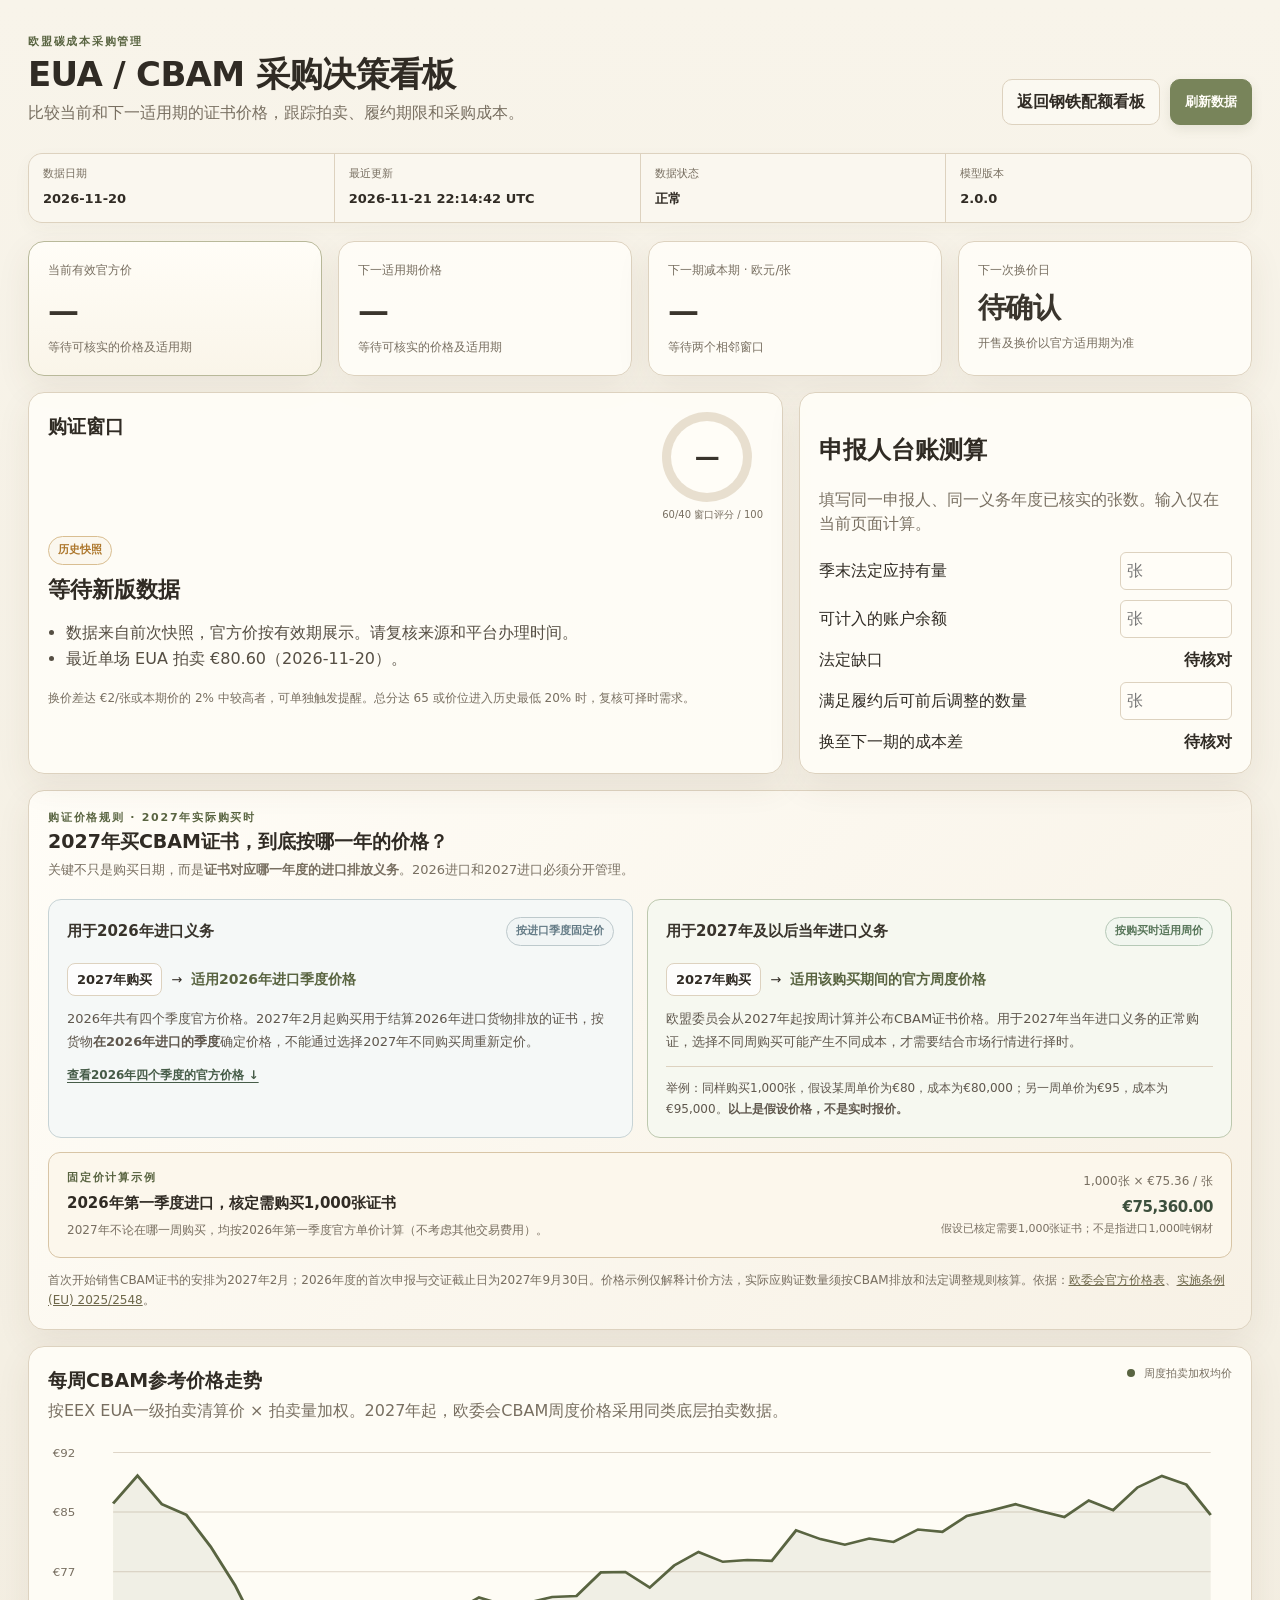
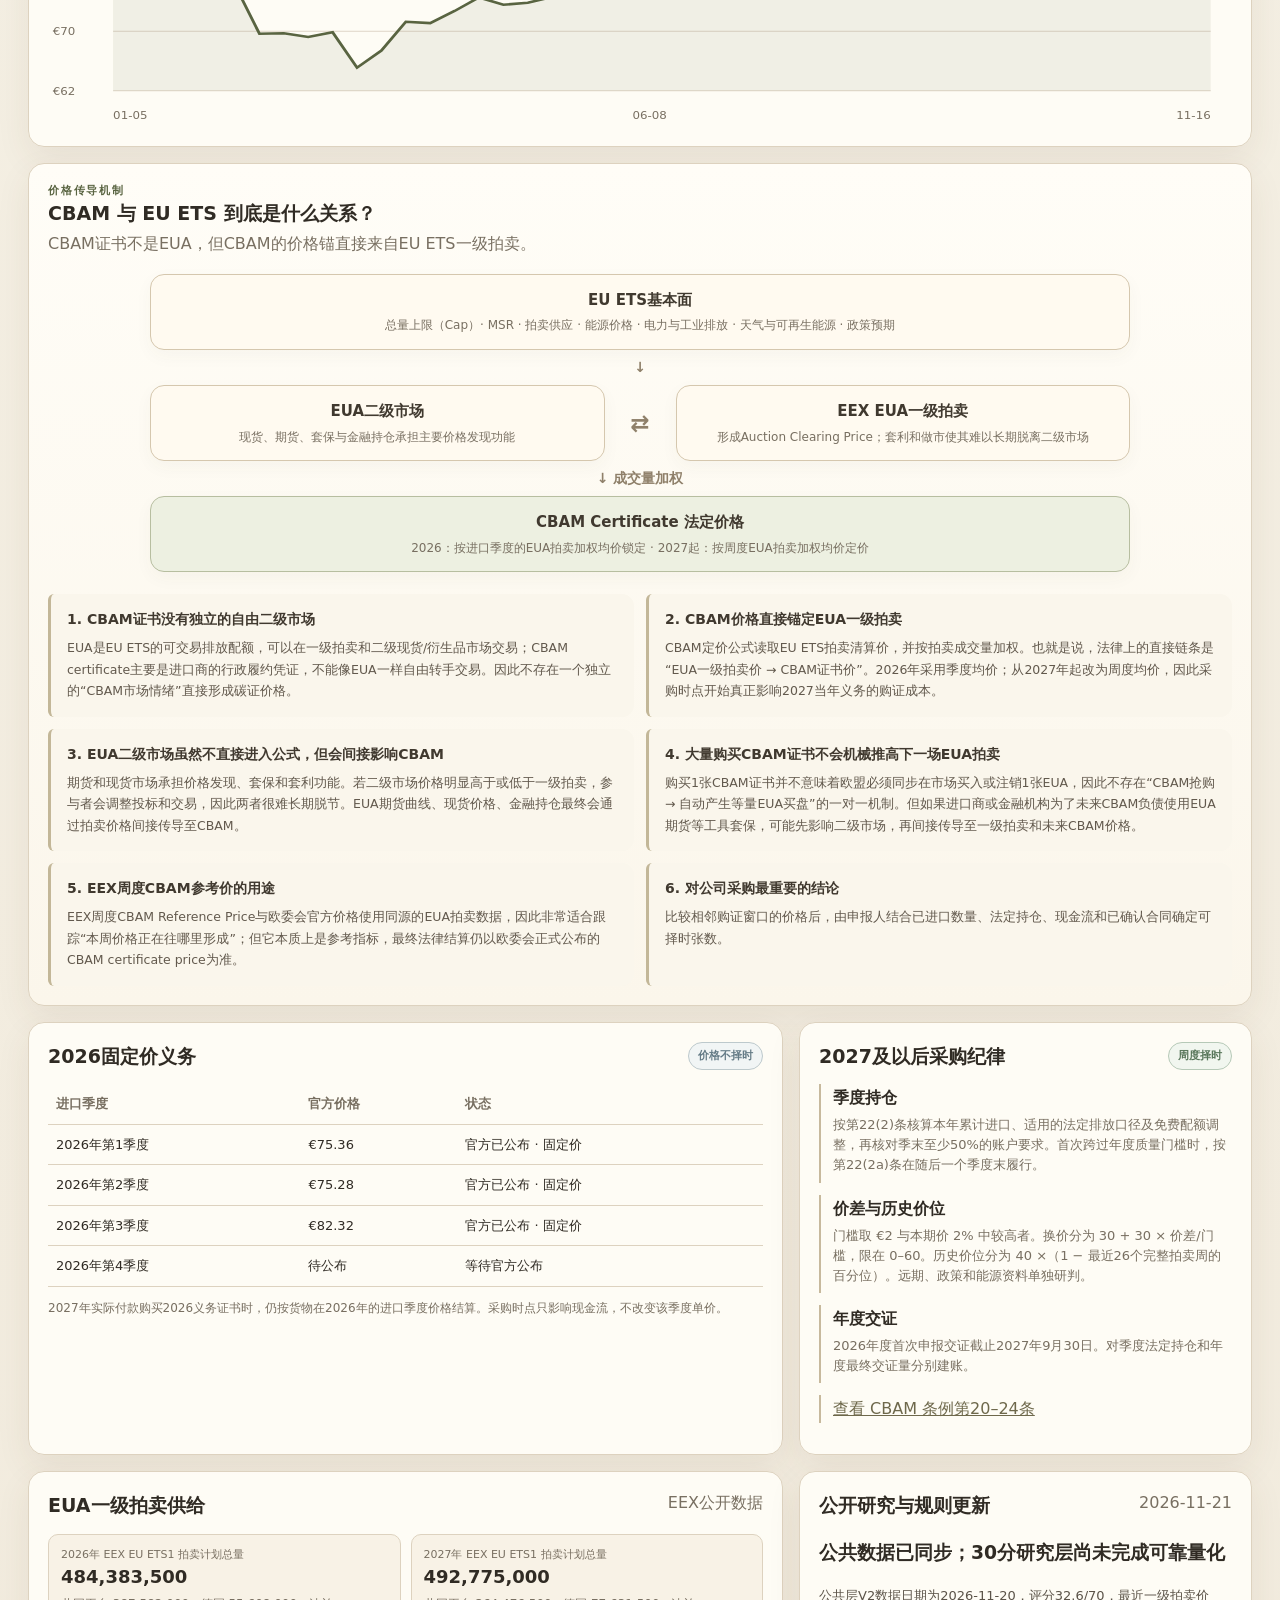
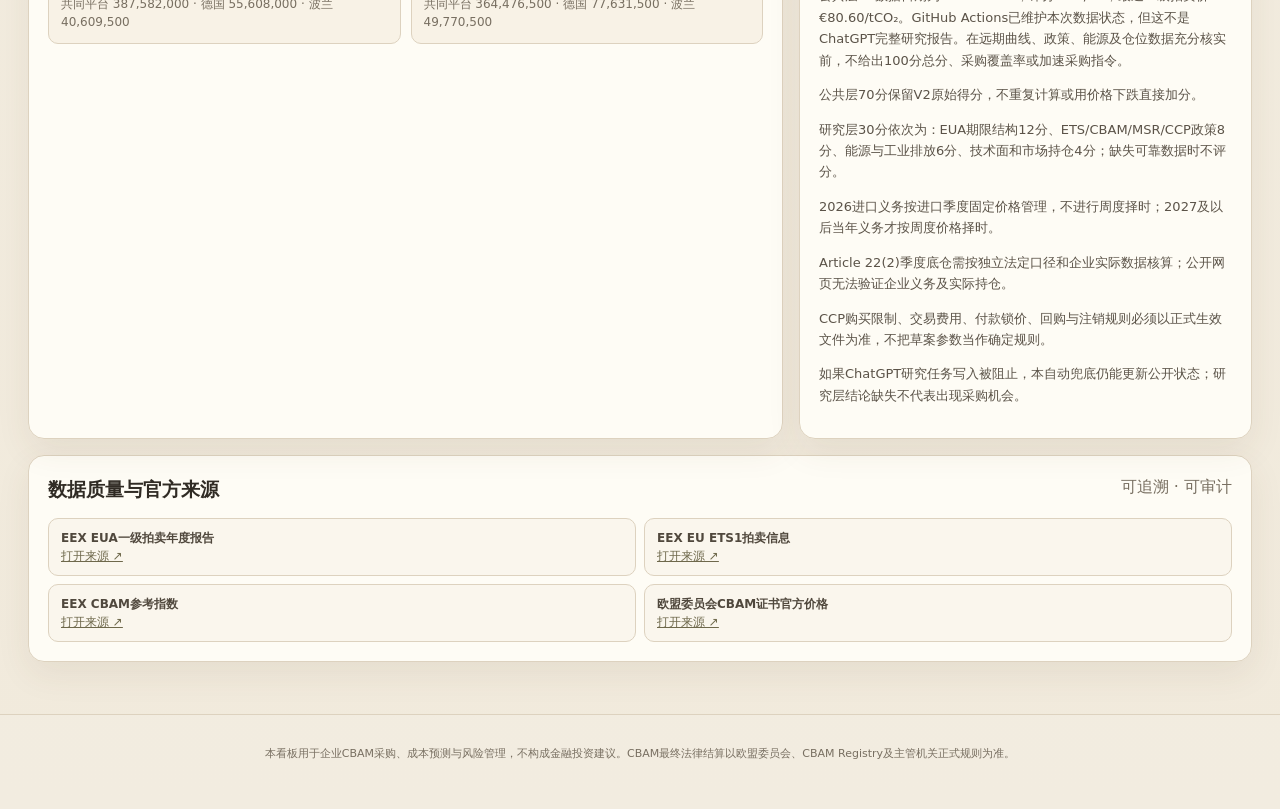
==== commit 5dbd97dc: "Use verified CBAM price windows for 2027 procurement decisions" ====
--- a/cbam/index.html
+++ b/cbam/index.html
@@ -13,7 +13,7 @@
     <div>
       <div class="eyebrow">欧盟碳成本采购管理</div>
       <h1>EUA / CBAM 采购决策看板</h1>
-      <p>自动跟踪EUA一级拍卖、CBAM价格形成与供给变化，结合每日研究层判断采购窗口。</p>
+      <p>比较当前和下一适用期的证书价格，跟踪拍卖、履约期限和采购成本。</p>
     </div>
     <div class="header-actions">
       <a href="../" class="button ghost">返回钢铁配额看板</a>
@@ -29,26 +29,30 @@
       <div><span>模型版本</span><strong id="modelVersion">—</strong></div>
     </section>
 
-    <section class="grid kpis">
-      <article class="card accent">
-        <div class="label">最新EUA一级拍卖价</div>
-        <div class="value" id="latestAuction">—</div>
-        <div class="sub" id="latestAuctionDate">EEX一级拍卖</div>
-      </article>
-      <article class="card">
-        <div class="label">本周拍卖加权均价</div>
-        <div class="value" id="weeklyVwap">—</div>
-        <div class="sub" id="weeklyAuctions">—</div>
-      </article>
-      <article class="card">
-        <div class="label">本季度拍卖加权均价</div>
-        <div class="value" id="quarterVwap">—</div>
-        <div class="sub">官方价格公布前的透明跟踪值</div>
-      </article>
-      <article class="card">
-        <div class="label">52周价格区间位置</div>
-        <div class="value" id="rangePosition">—</div>
-        <div class="sub" id="rangeText">—</div>
+    <section class="grid kpis" aria-label="相邻购证窗口">
+      <article class="card accent"><div class="label" id="currentLabel">当前有效官方价</div><div class="value" id="currentPrice">—</div><div class="sub" id="currentPeriod">—</div></article>
+      <article class="card"><div class="label">下一适用期价格</div><div class="value" id="nextPrice">—</div><div class="sub" id="nextPeriod">—</div></article>
+      <article class="card"><div class="label">下一期减本期 · 欧元/张</div><div class="value" id="spread">—</div><div class="sub" id="unitImpact">—</div></article>
+      <article class="card"><div class="label">下一次换价日</div><div class="value window-date" id="switchDate">—</div><div class="sub" id="lastDay">以欧委会工作日及正式适用期核对</div></article>
+    </section>
+
+    <section class="grid two-col">
+      <article class="card decision-card">
+        <div class="section-head"><h2>购证窗口</h2><div class="score-wrap"><div id="scoreGauge" class="score-gauge"><span id="totalScore">—</span></div><small id="scoreScale">窗口评分 / 100</small></div></div>
+        <div id="stanceBadge" class="badge neutral">正在读取</div>
+        <h3 id="analysisHeadline">正在读取数据…</h3>
+        <ul id="analysisBullets" class="analysis-list"></ul>
+        <p class="fineprint">换价差达 €2/张或本期价的 2% 中较高者，可单独触发提醒。总分达 65 或价位进入历史最低 20% 时，复核可择时需求。</p>
+      </article>
+      <article class="card"><h2>申报人台账测算</h2>
+        <p class="muted">填写同一申报人、同一义务年度已核实的张数。输入仅在当前页面计算。</p>
+        <div class="ledger">
+          <label>季末法定应持有量<input id="requiredQty" type="number" min="0" step="1" placeholder="张"></label>
+          <label>可计入的账户余额<input id="heldQty" type="number" min="0" step="1" placeholder="张"></label>
+          <div>法定缺口 <strong id="shortfall">待核对</strong></div>
+          <label>满足履约后可前后调整的数量<input id="flexQty" type="number" min="0" step="1" placeholder="张"></label>
+          <div>换至下一期的成本差 <strong id="flexImpact">待核对</strong></div>
+        </div>
       </article>
     </section>
 
@@ -89,51 +93,6 @@
       <p class="fineprint bucket-guide-footnote">首次开始销售CBAM证书的安排为2027年2月；2026年度的首次申报与交证截止日为2027年9月30日。价格示例仅解释计价方法，实际应购证数量须按CBAM排放和法定调整规则核算。依据：<a href="https://taxation-customs.ec.europa.eu/carbon-border-adjustment-mechanism/price-cbam-certificates_en" target="_blank" rel="noopener noreferrer">欧委会官方价格表</a>、<a href="https://eur-lex.europa.eu/eli/reg_impl/2025/2548/oj/eng" target="_blank" rel="noopener noreferrer">实施条例(EU) 2025/2548</a>。</p>
     </section>
 
-    <section class="grid two-col">
-      <article class="card decision-card">
-        <div class="section-head">
-          <div>
-            <div class="eyebrow">采购判断</div>
-            <h2>当前采购信号</h2>
-          </div>
-          <div class="score-wrap">
-            <div id="scoreGauge" class="score-gauge"><span id="totalScore">—</span></div>
-            <small id="scoreScale">公共自动层 / 70</small>
-          </div>
-        </div>
-        <h3 id="analysisHeadline">正在读取数据…</h3>
-        <div id="stanceBadge" class="badge neutral">监控</div>
-        <ul id="analysisBullets" class="analysis-list"></ul>
-        <div class="coverage-box">
-          <div><span>建议覆盖率</span><strong id="coverageTarget">—</strong></div>
-          <div><span>适用范围</span><strong>2027及以后当年义务</strong></div>
-        </div>
-        <p class="fineprint">只有“公共自动层70分 + 每日研究层30分”均有效时，才输出完整100分采购覆盖建议。研究层缺失时，本页只提供公共数据观察信号，避免把不完整信息误当成最终采购指令。</p>
-      </article>
-
-      <article class="card">
-        <div class="section-head"><h2>公共自动层评分</h2><span class="muted">V2 · 最高70分</span></div>
-        <div id="scoreComponents" class="score-components"></div>
-      </article>
-    </section>
-
-    <section class="card model-card">
-      <div class="section-head">
-        <div>
-          <h2>模型V2：不是“越跌越买”，而是“便宜 + 止跌确认”</h2>
-          <p class="muted">减少价格因子的重复计权，并避免持续下跌阶段出现虚假的高采购分。</p>
-        </div>
-      </div>
-      <div class="model-grid">
-        <div><span>20分</span><strong>52周价格位置</strong><p>判断当前EUA拍卖价在过去一年处于高位还是低位。</p></div>
-        <div><span>15分</span><strong>相对13周均价折价</strong><p>衡量当前周度加权价相对中期基准是否真正便宜。</p></div>
-        <div><span>15分</span><strong>止跌 / 反转确认</strong><p>持续下跌不再自动加分；横盘、企稳或反转后才提高采购分。</p></div>
-        <div><span>10分</span><strong>已完成周拍卖供给</strong><p>仅比较完整周，避免周中数据不完整造成“供给突然收缩”的假信号。</p></div>
-        <div><span>10分</span><strong>下一年度拍卖供给</strong><p>观察下一年度EUA一级拍卖总供应增减，反映结构性供给压力。</p></div>
-        <div class="research-tile"><span>30分</span><strong>每日研究层</strong><p>EUA远期曲线、MSR/政策、能源与电力基本面、技术面与市场持仓。</p></div>
-      </div>
-    </section>
-
     <section class="card chart-card">
       <div class="section-head">
         <div>
@@ -189,7 +148,7 @@
         </div>
         <div>
           <h3>6. 对公司采购最重要的结论</h3>
-          <p>2026进口义务的单价已经按季度锁定，2027付款早晚主要影响现金流；2027及以后当年进口义务才需要重点判断周度价格、远期曲线和供给趋势，以决定维持50%合规底仓还是提高到60% / 70% / 85% / 100%的高置信度覆盖水平。</p>
+          <p>比较相邻购证窗口的价格后，由申报人结合已进口数量、法定持仓、现金流和已确认合同确定可择时张数。</p>
         </div>
       </div>
     </section>
@@ -207,9 +166,10 @@
       <article class="card">
         <div class="section-head"><h2>2027及以后采购纪律</h2><span class="badge live">周度择时</span></div>
         <div class="rules">
-          <div><strong>合规底仓优先</strong><p>季度末至少持有Article 22(2)口径YTD义务的50%，该口径应与最终年度交证量分开计算。</p></div>
-          <div><strong>模型只决定底仓以上的采购幅度</strong><p>完整100分模型从低到高对应仅维持底仓、60%、70%、85%及接近100%的高置信度预计义务。</p></div>
-          <div><strong>避免投机性超买</strong><p>100%是内部风险政策上限，不是法律账户上限；回购限制、无偿注销和资金占用都会降低超买价值。</p></div>
+          <div><strong>季度持仓</strong><p>按第22(2)条核算本年累计进口、适用的法定排放口径及免费配额调整，再核对季末至少50%的账户要求。首次跨过年度质量门槛时，按第22(2a)条在随后一个季度末履行。</p></div>
+          <div><strong>价差与历史价位</strong><p>门槛取 €2 与本期价 2% 中较高者。换价分为 30 + 30 × 价差/门槛，限在 0–60。历史价位分为 40 ×（1 − 最近26个完整拍卖周的百分位）。远期、政策和能源资料单独研判。</p></div>
+          <div><strong>年度交证</strong><p>2026年度首次申报交证截止2027年9月30日。对季度法定持仓和年度最终交证量分别建账。</p></div>
+          <div><a href="https://eur-lex.europa.eu/eli/reg/2023/956/2025-10-20/eng">查看 CBAM 条例第20–24条</a></div>
         </div>
       </article>
     </section>
@@ -220,7 +180,7 @@
         <div id="supplyCards" class="mini-grid"></div>
       </article>
       <article class="card">
-        <div class="section-head"><h2>每日研究层</h2><span id="researchStatus" class="muted">—</span></div>
+        <div class="section-head"><h2>公开研究与规则更新</h2><span id="researchStatus" class="muted">—</span></div>
         <h3 id="researchHeadline">等待研究更新</h3>
         <div id="researchBody" class="research-body"></div>
       </article>
--- a/cbam/style.css
+++ b/cbam/style.css
@@ -46,6 +46,30 @@
 .section-head p{margin:4px 0 0}
 .muted,.fineprint{color:var(--muted)}
 .fineprint{font-size:12px;line-height:1.65}
+.price-bucket-guide{margin-bottom:16px;background:linear-gradient(135deg,#fffdf7,#f7f1e5)}
+.price-bucket-guide .section-head{margin-bottom:18px}
+.price-bucket-guide .section-head p{max-width:950px;line-height:1.7;font-size:13px}
+.bucket-grid{display:grid;grid-template-columns:1fr 1fr;gap:14px}
+.bucket-tile{border:1px solid var(--line);border-radius:13px;padding:17px 18px;background:#faf7f0;min-width:0}
+.fixed-bucket{border-color:#c7d3d5;background:#f5f8f7}
+.weekly-bucket{border-color:#bdc8ae;background:#f6f8f0}
+.bucket-top{display:flex;align-items:center;gap:8px;flex-wrap:wrap;justify-content:space-between}
+.bucket-year{font-size:15px;font-weight:800;color:#39342c}
+.bucket-equation{display:flex;gap:9px;align-items:center;flex-wrap:wrap;margin:17px 0 12px;font-size:13px}
+.bucket-equation span:first-child{padding:6px 9px;border-radius:8px;background:rgba(255,255,255,.8);border:1px solid var(--line);font-weight:650}
+.bucket-equation strong{font-size:14px;color:var(--accent-dark)}
+.bucket-tile p{margin:0;color:#5f574d;font-size:13px;line-height:1.75}
+.bucket-tile .bucket-small{margin-top:12px;padding-top:11px;border-top:1px solid var(--line);font-size:12px}
+.bucket-link{display:inline-block;margin-top:12px;color:#465c48;font-size:12px;font-weight:750;text-underline-offset:3px}
+.bucket-example{display:grid;grid-template-columns:minmax(0,1.4fr) minmax(0,1fr);align-items:center;gap:20px;padding:17px 18px;margin-top:14px;border:1px solid #d8c5a6;border-radius:12px;background:#fcf7ec}
+.bucket-example>div>strong{display:block;margin:6px 0 3px;font-size:15px}
+.bucket-example p{font-size:12px;margin:6px 0 0;color:var(--muted);line-height:1.6}
+.bucket-example-result{text-align:right}
+.bucket-example-result span{display:block;font-size:12px;color:var(--muted)}
+.bucket-example-result strong{display:block;font-size:29px;letter-spacing:-.03em;color:#3d503d;margin:4px 0}
+.bucket-example-result small{display:block;color:var(--muted);font-size:11px;line-height:1.5}
+.bucket-guide-footnote{margin:13px 0 0}
+#official-2026-prices{scroll-margin-top:18px}
 .decision-card h3{font-size:22px;line-height:1.32;margin:10px 0}
 .score-wrap{text-align:center}
 .score-gauge{width:90px;height:90px;border-radius:50%;display:grid;place-items:center;background:conic-gradient(var(--accent) 0deg,var(--track) 0deg);position:relative}
@@ -117,6 +141,11 @@
 .research-score{padding:8px 10px;background:#edf0e1;border:1px solid #c7cfad;border-radius:9px;color:#4d5b3d}
 footer{border-top:1px solid var(--line);color:var(--muted);font-size:11px;text-align:center;padding:20px 28px 36px;background:rgba(244,239,227,.55)}
 @media(max-width:1000px){.model-grid{grid-template-columns:repeat(2,1fr)}}
-@media(max-width:900px){.topbar{align-items:flex-start;flex-direction:column}.kpis{grid-template-columns:repeat(2,1fr)}.two-col{grid-template-columns:1fr}.status-strip{grid-template-columns:repeat(2,1fr)}.sources{grid-template-columns:1fr}.explain-grid{grid-template-columns:1fr}}
+@media(max-width:900px){.bucket-grid{grid-template-columns:1fr}.bucket-example{grid-template-columns:1fr}.bucket-example-result{text-align:left}.topbar{align-items:flex-start;flex-direction:column}.kpis{grid-template-columns:repeat(2,1fr)}.two-col{grid-template-columns:1fr}.status-strip{grid-template-columns:repeat(2,1fr)}.sources{grid-template-columns:1fr}.explain-grid{grid-template-columns:1fr}}
 @media(max-width:650px){.flow-row{grid-template-columns:1fr}.double-arrow{transform:rotate(90deg);height:35px}.model-grid{grid-template-columns:1fr}}
-@media(max-width:560px){main,.topbar{padding-left:14px;padding-right:14px}.kpis{grid-template-columns:1fr}.topbar h1{font-size:28px}.status-strip{grid-template-columns:1fr 1fr}.chart{height:220px}.mini-grid{grid-template-columns:1fr}.coverage-box{grid-template-columns:1fr}.coverage-box div+div{border-left:0;border-top:1px solid var(--line)}}
+@media(max-width:560px){.bucket-tile{padding:14px}.bucket-top{align-items:flex-start}.bucket-example{padding:14px}.bucket-example-result strong{font-size:26px}main,.topbar{padding-left:14px;padding-right:14px}.kpis{grid-template-columns:1fr}.topbar h1{font-size:28px}.status-strip{grid-template-columns:1fr 1fr}.chart{height:220px}.mini-grid{grid-template-columns:1fr}.coverage-box{grid-template-columns:1fr}.coverage-box div+div{border-left:0;border-top:1px solid var(--line)}}
+
+.window-date{font-size:clamp(20px,2.2vw,30px)}
+.ledger{display:grid;gap:10px}
+.ledger label,.ledger>div{display:flex;align-items:center;justify-content:space-between;gap:10px}
+.ledger input{width:7em;max-width:42%;border:1px solid var(--line);border-radius:6px;padding:6px;background:var(--panel);color:var(--text);font:inherit}
